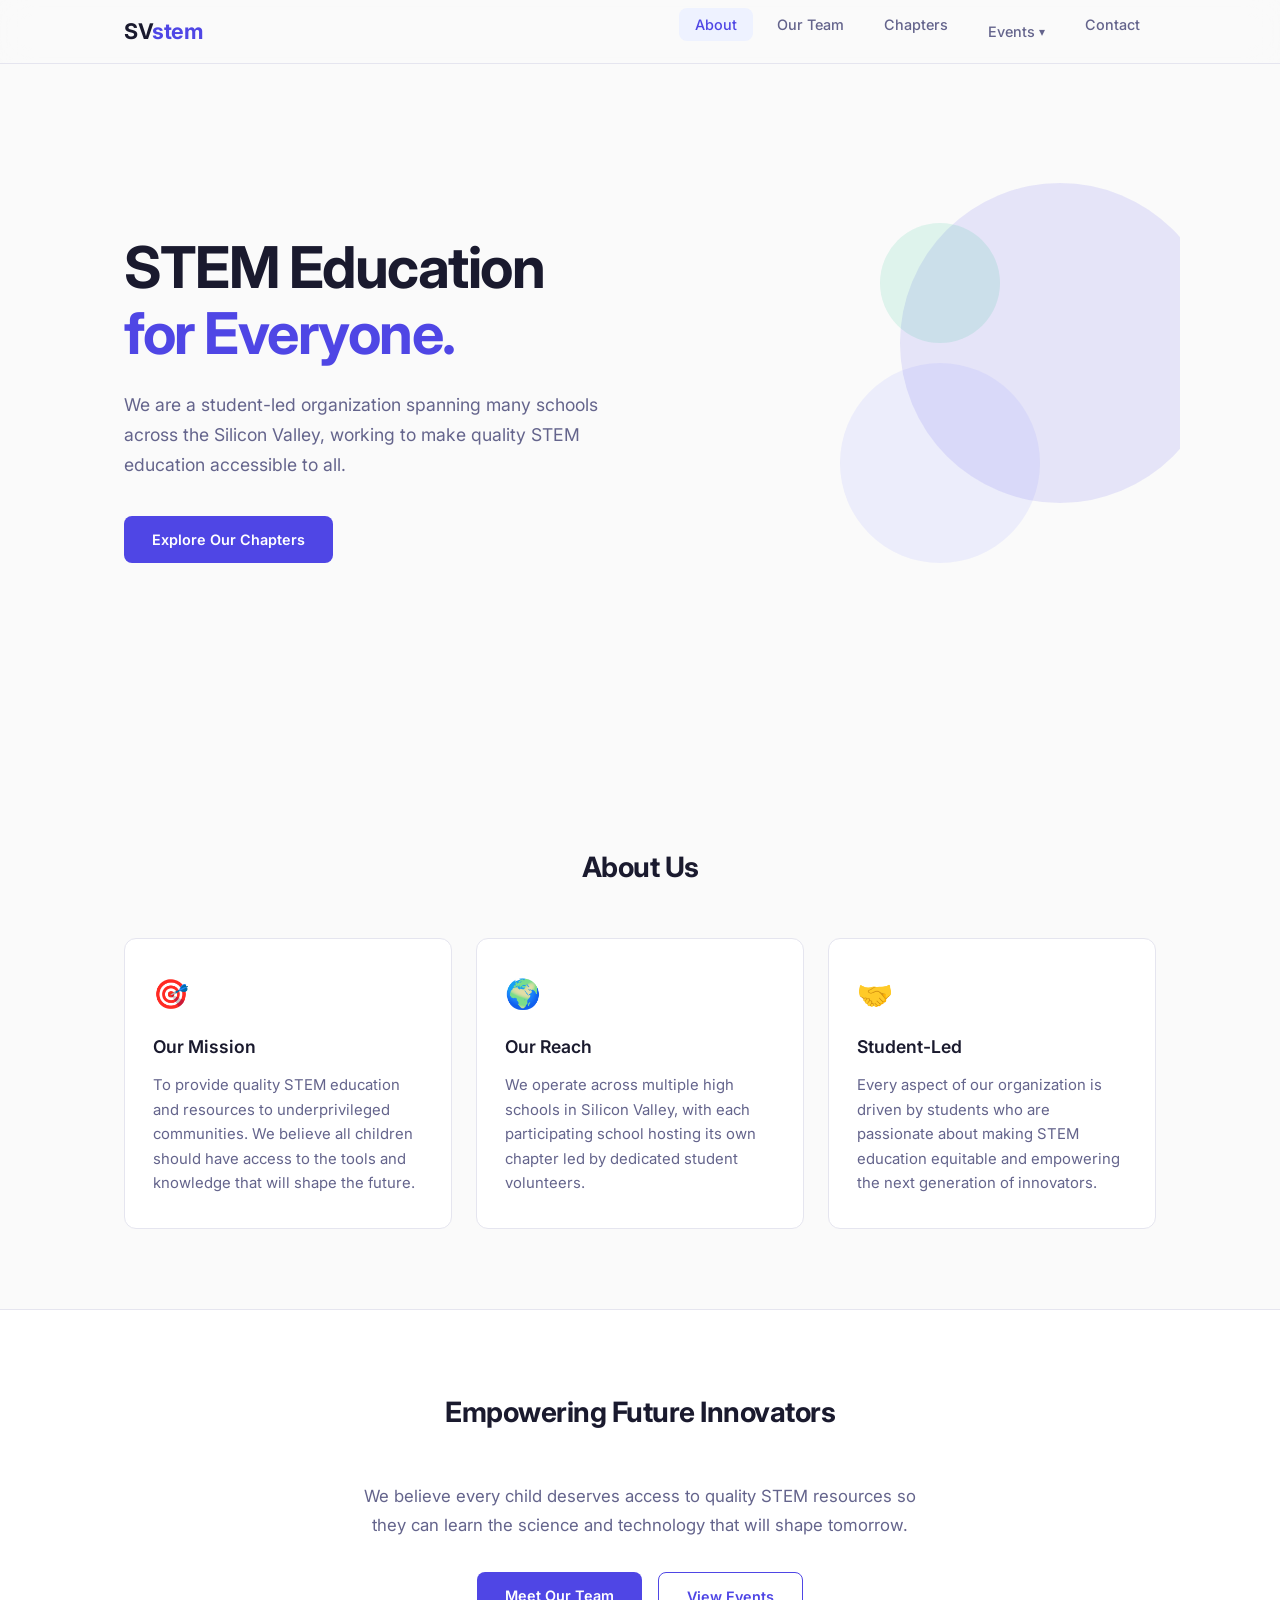
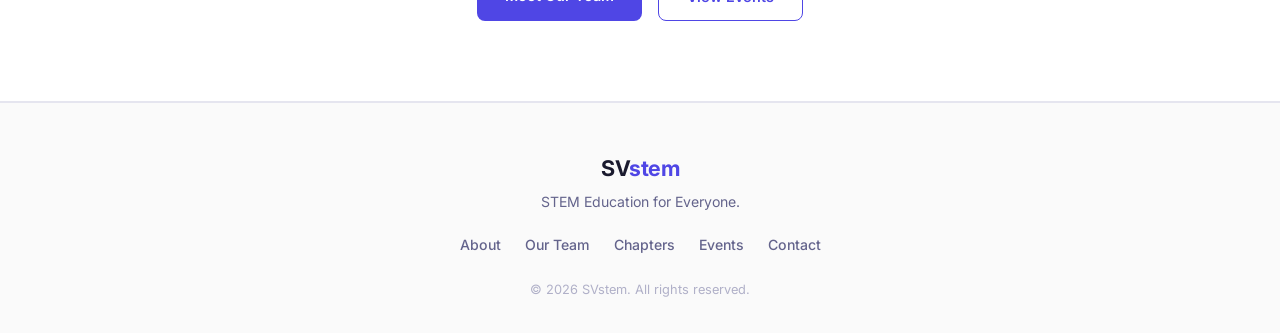
==== index.html @ 5948017c "fix calendar again" ====
<!DOCTYPE html>
<html lang="en">
<head>
  <meta charset="UTF-8">
  <meta name="viewport" content="width=device-width, initial-scale=1.0">
  <meta name="description" content="SVstem — A student-led organization providing quality STEM education and resources to underprivileged communities across Silicon Valley.">
  <title>SVstem — STEM Education for All</title>
  <link rel="preconnect" href="https://fonts.googleapis.com">
  <link rel="preconnect" href="https://fonts.gstatic.com" crossorigin>
  <link href="https://fonts.googleapis.com/css2?family=Inter:wght@300;400;500;600;700&display=swap" rel="stylesheet">
  <link rel="stylesheet" href="styles.css">
</head>
<body>
  <nav id="main-nav">
    <div class="nav-container">
      <a href="index.html" class="nav-logo">SV<span class="logo-accent">stem</span></a>
      <button class="nav-toggle" id="nav-toggle" aria-label="Toggle navigation">
        <span></span><span></span><span></span>
      </button>
      <ul class="nav-links" id="nav-links">
        <li><a href="index.html" class="active">About</a></li>
        <li><a href="team.html">Our Team</a></li>
        <li><a href="chapters.html">Chapters</a></li>
        <li class="nav-dropdown">
          <a href="events.html" class="dropdown-trigger">Events <span class="dropdown-arrow">▾</span></a>
          <ul class="dropdown-menu">
            <li><a href="event-filler.html">Filler Event — Jan 1, 2100</a></li>
          </ul>
        </li>
        <li><a href="contact.html">Contact</a></li>
      </ul>
    </div>
  </nav>

  <main>
    <section class="hero" id="hero">
      <div class="hero-content">
        <h1 class="hero-title">STEM Education<br><span class="text-accent">for Everyone.</span></h1>
        <p class="hero-subtitle">We are a student-led organization spanning many schools across the Silicon Valley, working to make quality STEM education accessible to all.</p>
        <a href="chapters.html" class="btn btn-primary">Explore Our Chapters</a>
      </div>
      <div class="hero-decoration">
        <div class="hero-shape shape-1"></div>
        <div class="hero-shape shape-2"></div>
        <div class="hero-shape shape-3"></div>
      </div>
    </section>

    <section class="section" id="about">
      <div class="container">
        <h2 class="section-title">About Us</h2>
        <div class="about-grid">
          <div class="about-card">
            <div class="about-icon">🎯</div>
            <h3>Our Mission</h3>
            <p>To provide quality STEM education and resources to underprivileged communities. We believe all children should have access to the tools and knowledge that will shape the future.</p>
          </div>
          <div class="about-card">
            <div class="about-icon">🌍</div>
            <h3>Our Reach</h3>
            <p>We operate across multiple high schools in Silicon Valley, with each participating school hosting its own chapter led by dedicated student volunteers.</p>
          </div>
          <div class="about-card">
            <div class="about-icon">🤝</div>
            <h3>Student-Led</h3>
            <p>Every aspect of our organization is driven by students who are passionate about making STEM education equitable and empowering the next generation of innovators.</p>
          </div>
        </div>
      </div>
    </section>

    <section class="section section-alt" id="cta">
      <div class="container cta-container">
        <h2 class="section-title">Empowering Future Innovators</h2>
        <p class="cta-text">We believe every child deserves access to quality STEM resources so they can learn the science and technology that will shape tomorrow.</p>
        <div class="cta-actions">
          <a href="team.html" class="btn btn-primary">Meet Our Team</a>
          <a href="events.html" class="btn btn-outline">View Events</a>
        </div>
      </div>
    </section>
  </main>

  <footer id="main-footer">
    <div class="container footer-content">
      <div class="footer-brand">
        <span class="nav-logo">SV<span class="logo-accent">stem</span></span>
        <p>STEM Education for Everyone.</p>
      </div>
      <div class="footer-links">
        <a href="index.html">About</a>
        <a href="team.html">Our Team</a>
        <a href="chapters.html">Chapters</a>
        <a href="events.html">Events</a>
        <a href="contact.html">Contact</a>
      </div>
      <p class="footer-copy">&copy; 2026 SVstem. All rights reserved.</p>
    </div>
  </footer>

  <script src="script.js"></script>
</body>
</html>
---- styles.css ----
/* ========================================
   SVstem — Design System & Styles
   Minimalistic, clean, modern
   ======================================== */

/* --- Reset & Base --- */
*, *::before, *::after {
  box-sizing: border-box;
  margin: 0;
  padding: 0;
}

:root {
  --color-bg: #fafafa;
  --color-surface: #ffffff;
  --color-text: #1a1a2e;
  --color-text-secondary: #64648c;
  --color-accent: #4f46e5;
  --color-accent-light: #818cf8;
  --color-accent-bg: #eef2ff;
  --color-border: #e5e5ef;
  --color-success: #10b981;

  --font-family: 'Inter', -apple-system, BlinkMacSystemFont, 'Segoe UI', sans-serif;
  --radius: 12px;
  --radius-sm: 8px;
  --shadow-sm: 0 1px 3px rgba(0,0,0,0.04);
  --shadow-md: 0 4px 16px rgba(0,0,0,0.06);
  --shadow-lg: 0 8px 32px rgba(0,0,0,0.08);
  --transition: 0.2s ease;

  --nav-height: 64px;
}

html {
  scroll-behavior: smooth;
}

body {
  font-family: var(--font-family);
  background: var(--color-bg);
  color: var(--color-text);
  line-height: 1.6;
  -webkit-font-smoothing: antialiased;
}

a {
  color: inherit;
  text-decoration: none;
}

img {
  max-width: 100%;
  display: block;
}

/* --- Container --- */
.container {
  max-width: 1080px;
  margin: 0 auto;
  padding: 0 24px;
}

/* --- Navigation --- */
#main-nav {
  position: fixed;
  top: 0;
  left: 0;
  right: 0;
  z-index: 100;
  background: rgba(250, 250, 250, 0.85);
  backdrop-filter: blur(16px);
  -webkit-backdrop-filter: blur(16px);
  border-bottom: 1px solid var(--color-border);
  height: var(--nav-height);
}

.nav-container {
  max-width: 1080px;
  margin: 0 auto;
  padding: 0 24px;
  display: flex;
  align-items: center;
  justify-content: space-between;
  height: 100%;
}

.nav-logo {
  font-size: 1.35rem;
  font-weight: 700;
  letter-spacing: -0.5px;
  color: var(--color-text);
}

.logo-accent {
  color: var(--color-accent);
}

.nav-links {
  display: flex;
  list-style: none;
  gap: 8px;
}

.nav-links a {
  padding: 8px 16px;
  border-radius: var(--radius-sm);
  font-size: 0.9rem;
  font-weight: 500;
  color: var(--color-text-secondary);
  transition: color var(--transition), background var(--transition);
}

.nav-links a:hover,
.nav-links a.active {
  color: var(--color-accent);
  background: var(--color-accent-bg);
}

.nav-toggle {
  display: none;
  background: none;
  border: none;
  cursor: pointer;
  flex-direction: column;
  gap: 5px;
  padding: 4px;
}

.nav-toggle span {
  display: block;
  width: 22px;
  height: 2px;
  background: var(--color-text);
  border-radius: 2px;
  transition: transform var(--transition), opacity var(--transition);
}

/* --- Hero --- */
.hero {
  position: relative;
  min-height: 85vh;
  display: flex;
  align-items: center;
  padding: calc(var(--nav-height) + 48px) 24px 80px;
  max-width: 1080px;
  margin: 0 auto;
  overflow: hidden;
}

.hero-content {
  position: relative;
  z-index: 1;
  max-width: 620px;
}

.hero-title {
  font-size: clamp(2.4rem, 5vw, 3.6rem);
  font-weight: 700;
  line-height: 1.15;
  letter-spacing: -1.5px;
  margin-bottom: 24px;
}

.text-accent {
  color: var(--color-accent);
}

.hero-subtitle {
  font-size: 1.1rem;
  color: var(--color-text-secondary);
  line-height: 1.7;
  margin-bottom: 36px;
  max-width: 500px;
}

.hero-decoration {
  position: absolute;
  right: -40px;
  top: 50%;
  transform: translateY(-50%);
  width: 400px;
  height: 400px;
}

.hero-shape {
  position: absolute;
  border-radius: 50%;
  opacity: 0.12;
}

.shape-1 {
  width: 320px;
  height: 320px;
  background: var(--color-accent);
  top: 0;
  right: 0;
  animation: float 8s ease-in-out infinite;
}

.shape-2 {
  width: 200px;
  height: 200px;
  background: var(--color-accent-light);
  bottom: 20px;
  left: 20px;
  animation: float 6s ease-in-out infinite reverse;
}

.shape-3 {
  width: 120px;
  height: 120px;
  background: var(--color-success);
  top: 40px;
  left: 60px;
  animation: float 7s ease-in-out infinite 1s;
}

@keyframes float {
  0%, 100% { transform: translateY(0); }
  50% { transform: translateY(-20px); }
}

/* --- Buttons --- */
.btn {
  display: inline-block;
  padding: 12px 28px;
  border-radius: var(--radius-sm);
  font-size: 0.9rem;
  font-weight: 600;
  cursor: pointer;
  transition: all var(--transition);
  border: none;
}

.btn-primary {
  background: var(--color-accent);
  color: #fff;
}

.btn-primary:hover {
  background: #4338ca;
  box-shadow: 0 4px 16px rgba(79, 70, 229, 0.3);
}

.btn-outline {
  background: transparent;
  color: var(--color-accent);
  border: 1.5px solid var(--color-accent);
}

.btn-outline:hover {
  background: var(--color-accent-bg);
}

/* --- Sections --- */
.section {
  padding: 80px 0;
}

.section-alt {
  background: var(--color-surface);
  border-top: 1px solid var(--color-border);
  border-bottom: 1px solid var(--color-border);
}

.section-title {
  font-size: 1.75rem;
  font-weight: 700;
  letter-spacing: -0.5px;
  margin-bottom: 48px;
  text-align: center;
}

/* --- Page Header --- */
.page-header {
  padding: calc(var(--nav-height) + 56px) 0 40px;
  text-align: center;
}

.page-title {
  font-size: 2.2rem;
  font-weight: 700;
  letter-spacing: -1px;
  margin-bottom: 12px;
}

.page-description {
  color: var(--color-text-secondary);
  font-size: 1.05rem;
}

/* --- About Cards --- */
.about-grid {
  display: grid;
  grid-template-columns: repeat(auto-fit, minmax(280px, 1fr));
  gap: 24px;
}

.about-card {
  background: var(--color-surface);
  border: 1px solid var(--color-border);
  border-radius: var(--radius);
  padding: 32px 28px;
  transition: box-shadow var(--transition), transform var(--transition);
}

.about-card:hover {
  box-shadow: var(--shadow-md);
  transform: translateY(-2px);
}

.about-icon {
  font-size: 1.8rem;
  margin-bottom: 16px;
}

.about-card h3 {
  font-size: 1.1rem;
  font-weight: 600;
  margin-bottom: 12px;
}

.about-card p {
  color: var(--color-text-secondary);
  font-size: 0.93rem;
  line-height: 1.65;
}

/* --- CTA --- */
.cta-container {
  text-align: center;
  max-width: 600px;
}

.cta-text {
  color: var(--color-text-secondary);
  font-size: 1.05rem;
  line-height: 1.7;
  margin-bottom: 32px;
}

.cta-actions {
  display: flex;
  gap: 16px;
  justify-content: center;
  flex-wrap: wrap;
}

/* --- Team --- */
.team-grid {
  display: grid;
  grid-template-columns: repeat(auto-fill, minmax(240px, 1fr));
  gap: 24px;
}

.team-card {
  background: var(--color-surface);
  border: 1px solid var(--color-border);
  border-radius: var(--radius);
  padding: 36px 28px;
  text-align: center;
  transition: box-shadow var(--transition), transform var(--transition);
}

.team-card:hover {
  box-shadow: var(--shadow-md);
  transform: translateY(-2px);
}

.team-avatar {
  width: 64px;
  height: 64px;
  border-radius: 50%;
  background: var(--color-accent-bg);
  color: var(--color-accent);
  display: flex;
  align-items: center;
  justify-content: center;
  font-weight: 700;
  font-size: 1.1rem;
  margin: 0 auto 20px;
}

.team-name {
  font-size: 1.05rem;
  font-weight: 600;
  margin-bottom: 4px;
}

.team-role {
  color: var(--color-text-secondary);
  font-size: 0.88rem;
  margin-bottom: 14px;
}

.team-email {
  color: var(--color-accent);
  font-size: 0.85rem;
  font-weight: 500;
  transition: color var(--transition);
}

.team-email:hover {
  color: #4338ca;
}

/* --- Chapters --- */
.chapter-card {
  background: var(--color-surface);
  border: 1px solid var(--color-border);
  border-radius: var(--radius);
  overflow: hidden;
  margin-bottom: 32px;
}

.chapter-header {
  display: flex;
  align-items: center;
  justify-content: space-between;
  padding: 28px 32px;
  border-bottom: 1px solid var(--color-border);
}

.chapter-name {
  font-size: 1.25rem;
  font-weight: 600;
}

.chapter-badge {
  background: #ecfdf5;
  color: var(--color-success);
  font-size: 0.78rem;
  font-weight: 600;
  padding: 4px 14px;
  border-radius: 999px;
}

.chapter-sections {
  padding: 32px;
  display: grid;
  gap: 32px;
}

.chapter-section h3 {
  font-size: 1rem;
  font-weight: 600;
  margin-bottom: 16px;
  color: var(--color-text-secondary);
  text-transform: uppercase;
  letter-spacing: 0.5px;
  font-size: 0.8rem;
}

.chapter-board {
  display: flex;
  flex-wrap: wrap;
  gap: 16px;
}

.board-member {
  display: flex;
  align-items: center;
  gap: 14px;
  background: var(--color-bg);
  padding: 14px 20px;
  border-radius: var(--radius-sm);
  border: 1px solid var(--color-border);
}

.board-avatar {
  width: 42px;
  height: 42px;
  border-radius: 50%;
  background: var(--color-accent-bg);
  color: var(--color-accent);
  display: flex;
  align-items: center;
  justify-content: center;
  font-weight: 700;
  font-size: 0.85rem;
  flex-shrink: 0;
}

.board-name {
  font-weight: 600;
  font-size: 0.95rem;
}

.board-role {
  color: var(--color-text-secondary);
  font-size: 0.82rem;
}

/* --- Empty State --- */
.empty-state {
  text-align: center;
  padding: 40px 24px;
  background: var(--color-bg);
  border-radius: var(--radius-sm);
  border: 1px dashed var(--color-border);
}

.empty-icon {
  font-size: 2rem;
  margin-bottom: 12px;
}

.empty-state p {
  color: var(--color-text-secondary);
  font-size: 0.93rem;
}

/* --- Calendar --- */
.calendar-wrapper {
  background: var(--color-surface);
  border: 1px solid var(--color-border);
  border-radius: var(--radius);
  padding: 32px;
  margin-bottom: 40px;
}

.calendar-nav {
  display: flex;
  align-items: center;
  justify-content: space-between;
  margin-bottom: 24px;
}

.calendar-month {
  font-size: 1.15rem;
  font-weight: 600;
}

.calendar-btn {
  background: var(--color-bg);
  border: 1px solid var(--color-border);
  border-radius: var(--radius-sm);
  padding: 8px 16px;
  cursor: pointer;
  font-size: 1rem;
  color: var(--color-text);
  transition: all var(--transition);
}

.calendar-btn:hover {
  background: var(--color-accent-bg);
  color: var(--color-accent);
  border-color: var(--color-accent);
}

.calendar-grid {
  display: grid;
  grid-template-columns: repeat(7, 1fr);
  gap: 2px;
}

.calendar-day-header {
  text-align: center;
  font-size: 0.78rem;
  font-weight: 600;
  color: var(--color-text-secondary);
  padding: 8px 0;
  text-transform: uppercase;
  letter-spacing: 0.5px;
}

.calendar-day {
  text-align: center;
  padding: 10px 4px;
  border-radius: var(--radius-sm);
  font-size: 0.88rem;
  color: var(--color-text-secondary);
  transition: background var(--transition);
}

.calendar-day.today {
  background: var(--color-accent);
  color: #fff;
  font-weight: 600;
}

.calendar-day.other-month {
  color: #d1d1e0;
}

/* --- Nav Dropdown --- */
.nav-dropdown {
  position: relative;
}

.dropdown-trigger {
  display: flex;
  align-items: center;
  gap: 4px;
}

.dropdown-arrow {
  font-size: 0.75rem;
  transition: transform 0.2s ease;
}

.dropdown-menu {
  position: absolute;
  top: 100%;
  left: 0;
  min-width: 240px;
  background: var(--color-surface);
  border: 1px solid var(--color-border);
  border-radius: var(--radius-sm);
  box-shadow: var(--shadow-md);
  list-style: none;
  padding: 8px 0;
  opacity: 0;
  visibility: hidden;
  transform: translateY(4px);
  transition: opacity 0.2s ease, transform 0.2s ease, visibility 0.2s ease;
  z-index: 200;
}

.nav-dropdown:hover .dropdown-menu,
.nav-dropdown.open .dropdown-menu {
  opacity: 1;
  visibility: visible;
  transform: translateY(0);
}

.nav-dropdown:hover .dropdown-arrow {
  transform: rotate(180deg);
}

.dropdown-menu li a {
  display: block;
  padding: 10px 20px;
  font-size: 0.88rem;
  font-weight: 500;
  color: var(--color-text-secondary);
  transition: color var(--transition), background var(--transition);
  white-space: nowrap;
}

.dropdown-menu li a:hover,
.dropdown-menu li a.active {
  color: var(--color-accent);
  background: var(--color-accent-bg);
}

/* --- Events Listing Cards --- */
.events-list {
  display: grid;
  gap: 16px;
}

.event-card {
  display: flex;
  align-items: center;
  gap: 24px;
  padding: 24px 28px;
  background: var(--color-surface);
  border: 1px solid var(--color-border);
  border-radius: var(--radius);
  text-decoration: none;
  transition: box-shadow var(--transition), transform var(--transition);
}

.event-card:hover {
  box-shadow: var(--shadow-md);
  transform: translateY(-2px);
}

.event-card-date {
  display: flex;
  flex-direction: column;
  align-items: center;
  min-width: 56px;
  padding: 12px 8px;
  background: var(--color-accent-bg);
  border-radius: var(--radius-sm);
  flex-shrink: 0;
}

.event-card-month {
  font-size: 0.72rem;
  font-weight: 700;
  text-transform: uppercase;
  letter-spacing: 0.5px;
  color: var(--color-accent);
}

.event-card-day {
  font-size: 1.4rem;
  font-weight: 700;
  line-height: 1.1;
  color: var(--color-text);
}

.event-card-year {
  font-size: 0.7rem;
  color: var(--color-text-secondary);
}

.event-card-info {
  flex: 1;
  min-width: 0;
}

.event-card-title {
  font-size: 1.1rem;
  font-weight: 600;
  margin-bottom: 6px;
  color: var(--color-text);
}

.event-card-desc {
  font-size: 0.9rem;
  color: var(--color-text-secondary);
  line-height: 1.5;
  display: -webkit-box;
  -webkit-line-clamp: 2;
  line-clamp: 2;
  -webkit-box-orient: vertical;
  overflow: hidden;
}

.event-card-arrow {
  font-size: 1.2rem;
  color: var(--color-text-secondary);
  flex-shrink: 0;
  transition: transform var(--transition), color var(--transition);
}

.event-card:hover .event-card-arrow {
  transform: translateX(4px);
  color: var(--color-accent);
}

/* --- Event Detail Page --- */
.back-link {
  display: inline-block;
  font-size: 0.88rem;
  font-weight: 500;
  color: var(--color-accent);
  margin-bottom: 16px;
  transition: opacity var(--transition);
}

.back-link:hover {
  opacity: 0.7;
}

.event-detail-card {
  background: var(--color-surface);
  border: 1px solid var(--color-border);
  border-radius: var(--radius);
  overflow: hidden;
}

.event-detail-meta {
  display: flex;
  align-items: center;
  gap: 28px;
  padding: 32px;
  border-bottom: 1px solid var(--color-border);
  background: var(--color-bg);
}

.event-detail-date-block {
  display: flex;
  flex-direction: column;
  align-items: center;
  min-width: 72px;
  padding: 16px 12px;
  background: var(--color-accent-bg);
  border-radius: var(--radius-sm);
  flex-shrink: 0;
}

.event-detail-month {
  font-size: 0.78rem;
  font-weight: 700;
  text-transform: uppercase;
  letter-spacing: 0.5px;
  color: var(--color-accent);
}

.event-detail-day {
  font-size: 1.8rem;
  font-weight: 700;
  line-height: 1.1;
  color: var(--color-text);
}

.event-detail-year {
  font-size: 0.78rem;
  color: var(--color-text-secondary);
}

.event-detail-info p {
  font-size: 0.93rem;
  color: var(--color-text-secondary);
  margin-bottom: 4px;
}

.event-detail-info p strong {
  color: var(--color-text);
}

.event-detail-body {
  padding: 32px;
}

.event-detail-body h2 {
  font-size: 1.25rem;
  font-weight: 600;
  margin-bottom: 20px;
}

.event-detail-body p {
  color: var(--color-text-secondary);
  font-size: 0.95rem;
  line-height: 1.7;
  margin-bottom: 16px;
}

.event-detail-body p:last-child {
  margin-bottom: 0;
}

/* --- Contact Page --- */
.contact-card {
  background: var(--color-surface);
  border: 1px solid var(--color-border);
  border-radius: var(--radius);
  padding: 48px 40px;
  max-width: 560px;
  margin: 0 auto;
  text-align: center;
}

.contact-icon {
  font-size: 2.4rem;
  margin-bottom: 20px;
}

.contact-card h2 {
  font-size: 1.4rem;
  font-weight: 600;
  margin-bottom: 16px;
}

.contact-card p {
  color: var(--color-text-secondary);
  font-size: 0.95rem;
  line-height: 1.65;
  margin-bottom: 8px;
}

.contact-email-label {
  margin-top: 24px;
  font-size: 0.85rem;
  font-weight: 600;
  color: var(--color-text) !important;
  text-transform: uppercase;
  letter-spacing: 0.5px;
}

.contact-email {
  display: inline-block;
  margin-top: 8px;
  font-size: 1.15rem;
  font-weight: 600;
  color: var(--color-accent);
  transition: opacity var(--transition);
}

.contact-email:hover {
  opacity: 0.7;
}

/* --- Footer --- */
#main-footer {
  border-top: 1px solid var(--color-border);
  padding: 48px 0 32px;
}

.footer-content {
  text-align: center;
}

.footer-brand {
  margin-bottom: 20px;
}

.footer-brand p {
  color: var(--color-text-secondary);
  font-size: 0.88rem;
  margin-top: 6px;
}

.footer-links {
  display: flex;
  justify-content: center;
  gap: 24px;
  margin-bottom: 24px;
}

.footer-links a {
  color: var(--color-text-secondary);
  font-size: 0.88rem;
  font-weight: 500;
  transition: color var(--transition);
}

.footer-links a:hover {
  color: var(--color-accent);
}

.footer-copy {
  color: #b0b0c8;
  font-size: 0.8rem;
}

/* --- Responsive --- */
@media (max-width: 768px) {
  .nav-toggle {
    display: flex;
  }

  .nav-links {
    position: fixed;
    top: var(--nav-height);
    left: 0;
    right: 0;
    background: var(--color-bg);
    border-bottom: 1px solid var(--color-border);
    flex-direction: column;
    padding: 16px 24px;
    gap: 4px;
    transform: translateY(-100%);
    opacity: 0;
    pointer-events: none;
    transition: transform 0.3s ease, opacity 0.3s ease;
  }

  .nav-links.open {
    transform: translateY(0);
    opacity: 1;
    pointer-events: all;
  }

  .hero {
    min-height: auto;
    padding: calc(var(--nav-height) + 48px) 24px 64px;
  }

  .hero-decoration {
    display: none;
  }

  .hero-title {
    font-size: 2rem;
  }

  .section {
    padding: 56px 0;
  }

  .chapter-header {
    flex-direction: column;
    align-items: flex-start;
    gap: 12px;
    padding: 20px 24px;
  }

  .chapter-sections {
    padding: 24px;
  }

  .calendar-wrapper {
    padding: 20px 16px;
  }

  .team-grid {
    grid-template-columns: repeat(auto-fill, minmax(200px, 1fr));
  }

  .dropdown-menu {
    position: static;
    box-shadow: none;
    border: none;
    padding: 0 0 0 16px;
    opacity: 0;
    visibility: hidden;
    max-height: 0;
    transform: none;
    transition: opacity 0.2s ease, max-height 0.3s ease, visibility 0.2s ease;
  }

  .nav-dropdown.open .dropdown-menu {
    opacity: 1;
    visibility: visible;
    max-height: 200px;
  }

  .event-detail-meta {
    flex-direction: column;
    align-items: flex-start;
  }

  .event-card {
    flex-direction: column;
    align-items: flex-start;
    gap: 16px;
  }

  .event-card-arrow {
    display: none;
  }

  .contact-card {
    padding: 32px 24px;
  }
}

@media (max-width: 480px) {
  .calendar-day {
    padding: 8px 2px;
    font-size: 0.78rem;
  }
}

/* --- Fade-in animation --- */
.fade-in {
  opacity: 0;
  transform: translateY(16px);
  transition: opacity 0.5s ease, transform 0.5s ease;
}

.fade-in.visible {
  opacity: 1;
  transform: translateY(0);
}
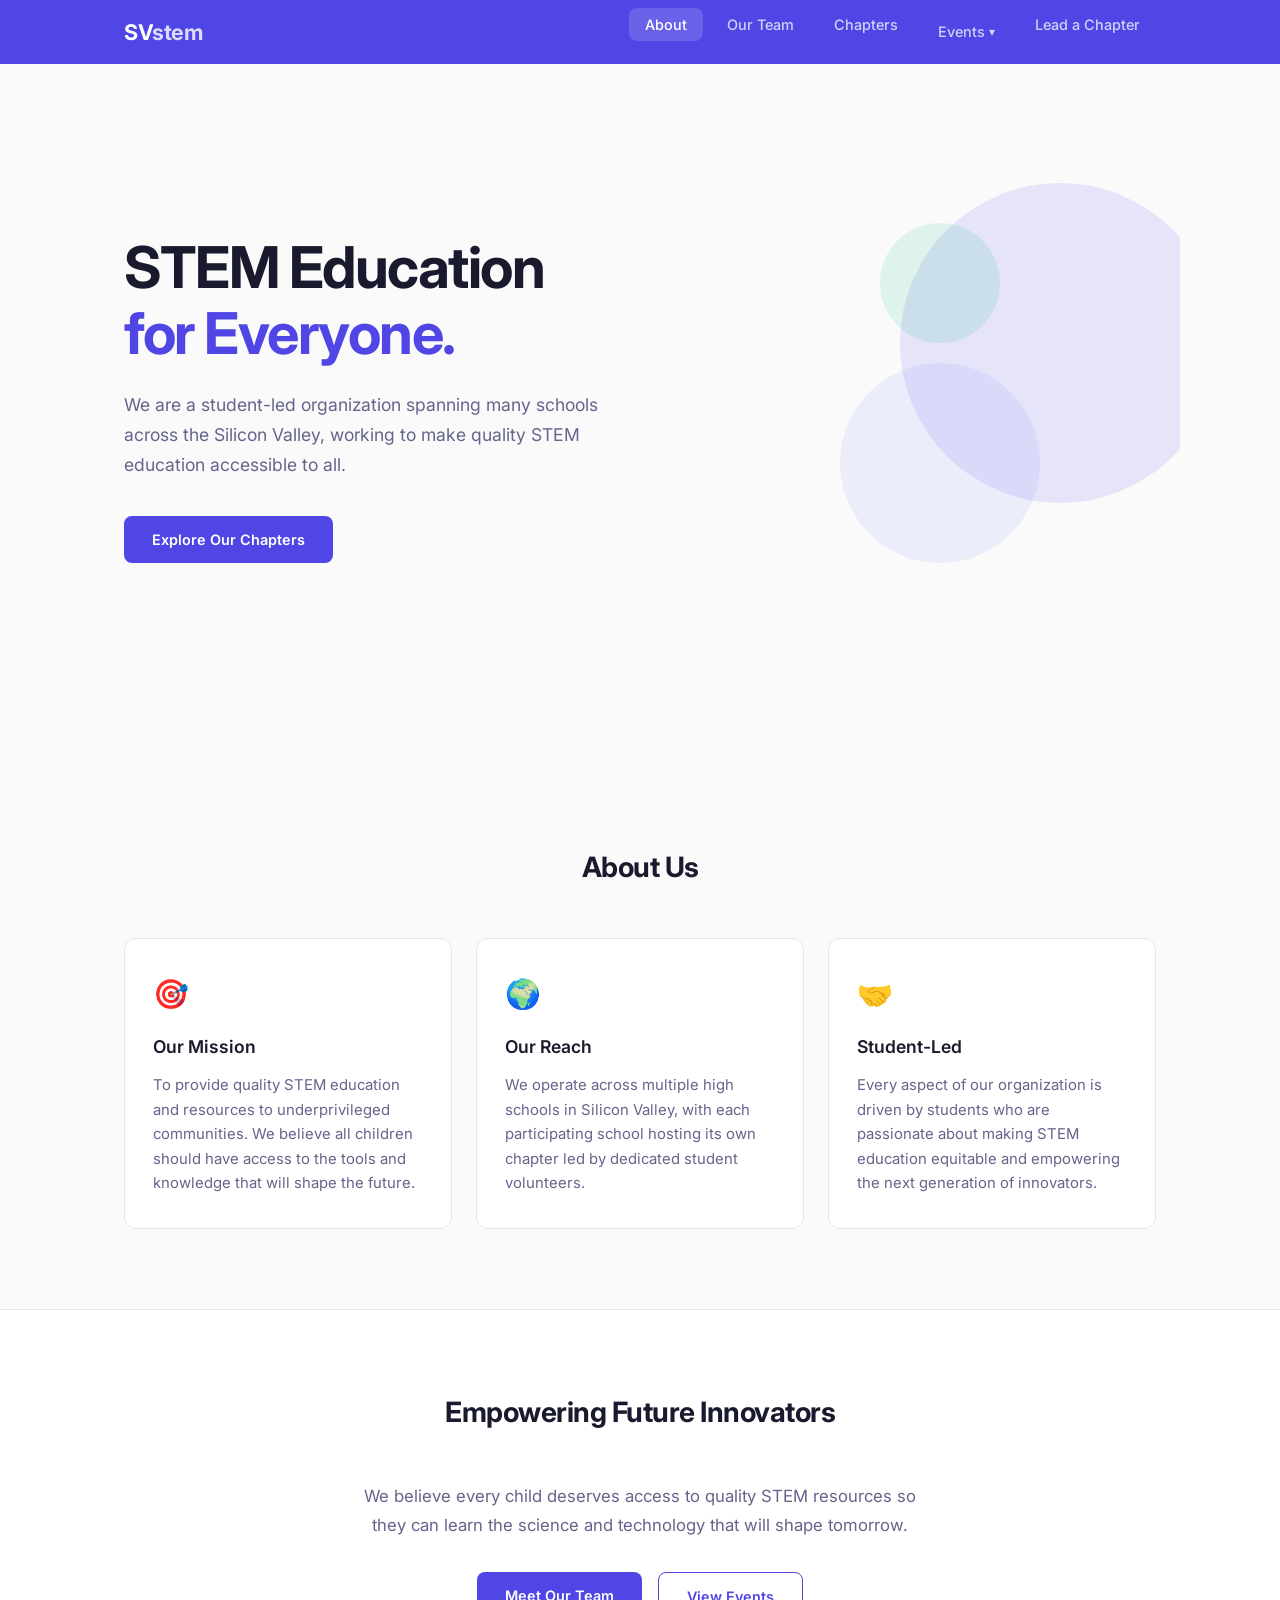
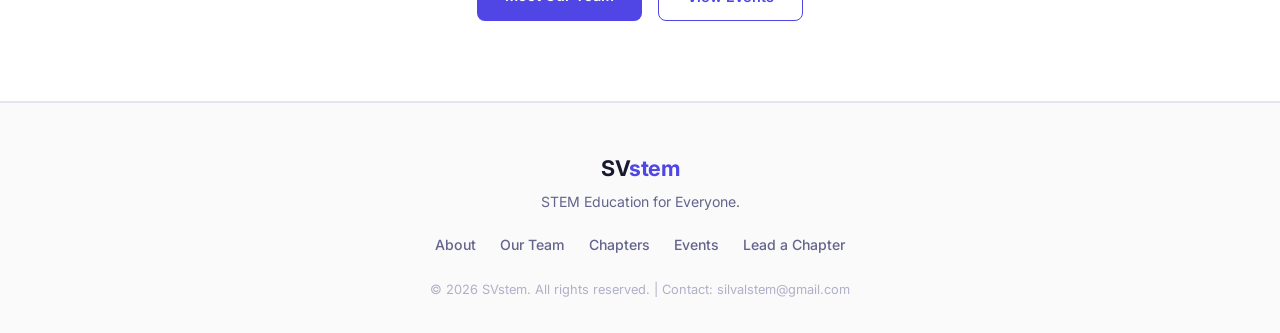
==== commit 64b24dd4: "moved some things around" ====
--- a/index.html
+++ b/index.html
@@ -27,7 +27,7 @@
             <li><a href="event-filler.html">Filler Event — Jan 1, 2100</a></li>
           </ul>
         </li>
-        <li><a href="contact.html">Contact</a></li>
+        <li><a href="lead-a-chapter.html">Lead a Chapter</a></li>
       </ul>
     </div>
   </nav>
@@ -92,9 +92,9 @@
         <a href="team.html">Our Team</a>
         <a href="chapters.html">Chapters</a>
         <a href="events.html">Events</a>
-        <a href="contact.html">Contact</a>
+        <a href="lead-a-chapter.html">Lead a Chapter</a>
       </div>
-      <p class="footer-copy">&copy; 2026 SVstem. All rights reserved.</p>
+      <p class="footer-copy">&copy; 2026 SVstem. All rights reserved. | Contact: silvalstem@gmail.com</p>
     </div>
   </footer>
 
--- a/styles.css
+++ b/styles.css
@@ -68,10 +68,10 @@
   left: 0;
   right: 0;
   z-index: 100;
-  background: rgba(250, 250, 250, 0.85);
+  background: var(--color-accent);
   backdrop-filter: blur(16px);
   -webkit-backdrop-filter: blur(16px);
-  border-bottom: 1px solid var(--color-border);
+  border-bottom: none;
   height: var(--nav-height);
 }
 
@@ -89,11 +89,11 @@
   font-size: 1.35rem;
   font-weight: 700;
   letter-spacing: -0.5px;
-  color: var(--color-text);
+  color: #fff;
 }
 
 .logo-accent {
-  color: var(--color-accent);
+  color: rgba(255, 255, 255, 0.8);
 }
 
 .nav-links {
@@ -107,14 +107,14 @@
   border-radius: var(--radius-sm);
   font-size: 0.9rem;
   font-weight: 500;
-  color: var(--color-text-secondary);
+  color: rgba(255, 255, 255, 0.75);
   transition: color var(--transition), background var(--transition);
 }
 
 .nav-links a:hover,
 .nav-links a.active {
-  color: var(--color-accent);
-  background: var(--color-accent-bg);
+  color: #fff;
+  background: rgba(255, 255, 255, 0.15);
 }
 
 .nav-toggle {
@@ -131,7 +131,7 @@
   display: block;
   width: 22px;
   height: 2px;
-  background: var(--color-text);
+  background: #fff;
   border-radius: 2px;
   transition: transform var(--transition), opacity var(--transition);
 }
@@ -883,6 +883,14 @@
   padding: 48px 0 32px;
 }
 
+#main-footer .nav-logo {
+  color: var(--color-text);
+}
+
+#main-footer .logo-accent {
+  color: var(--color-accent);
+}
+
 .footer-content {
   text-align: center;
 }
@@ -931,8 +939,8 @@
     top: var(--nav-height);
     left: 0;
     right: 0;
-    background: var(--color-bg);
-    border-bottom: 1px solid var(--color-border);
+    background: var(--color-accent);
+    border-bottom: 1px solid rgba(255, 255, 255, 0.1);
     flex-direction: column;
     padding: 16px 24px;
     gap: 4px;
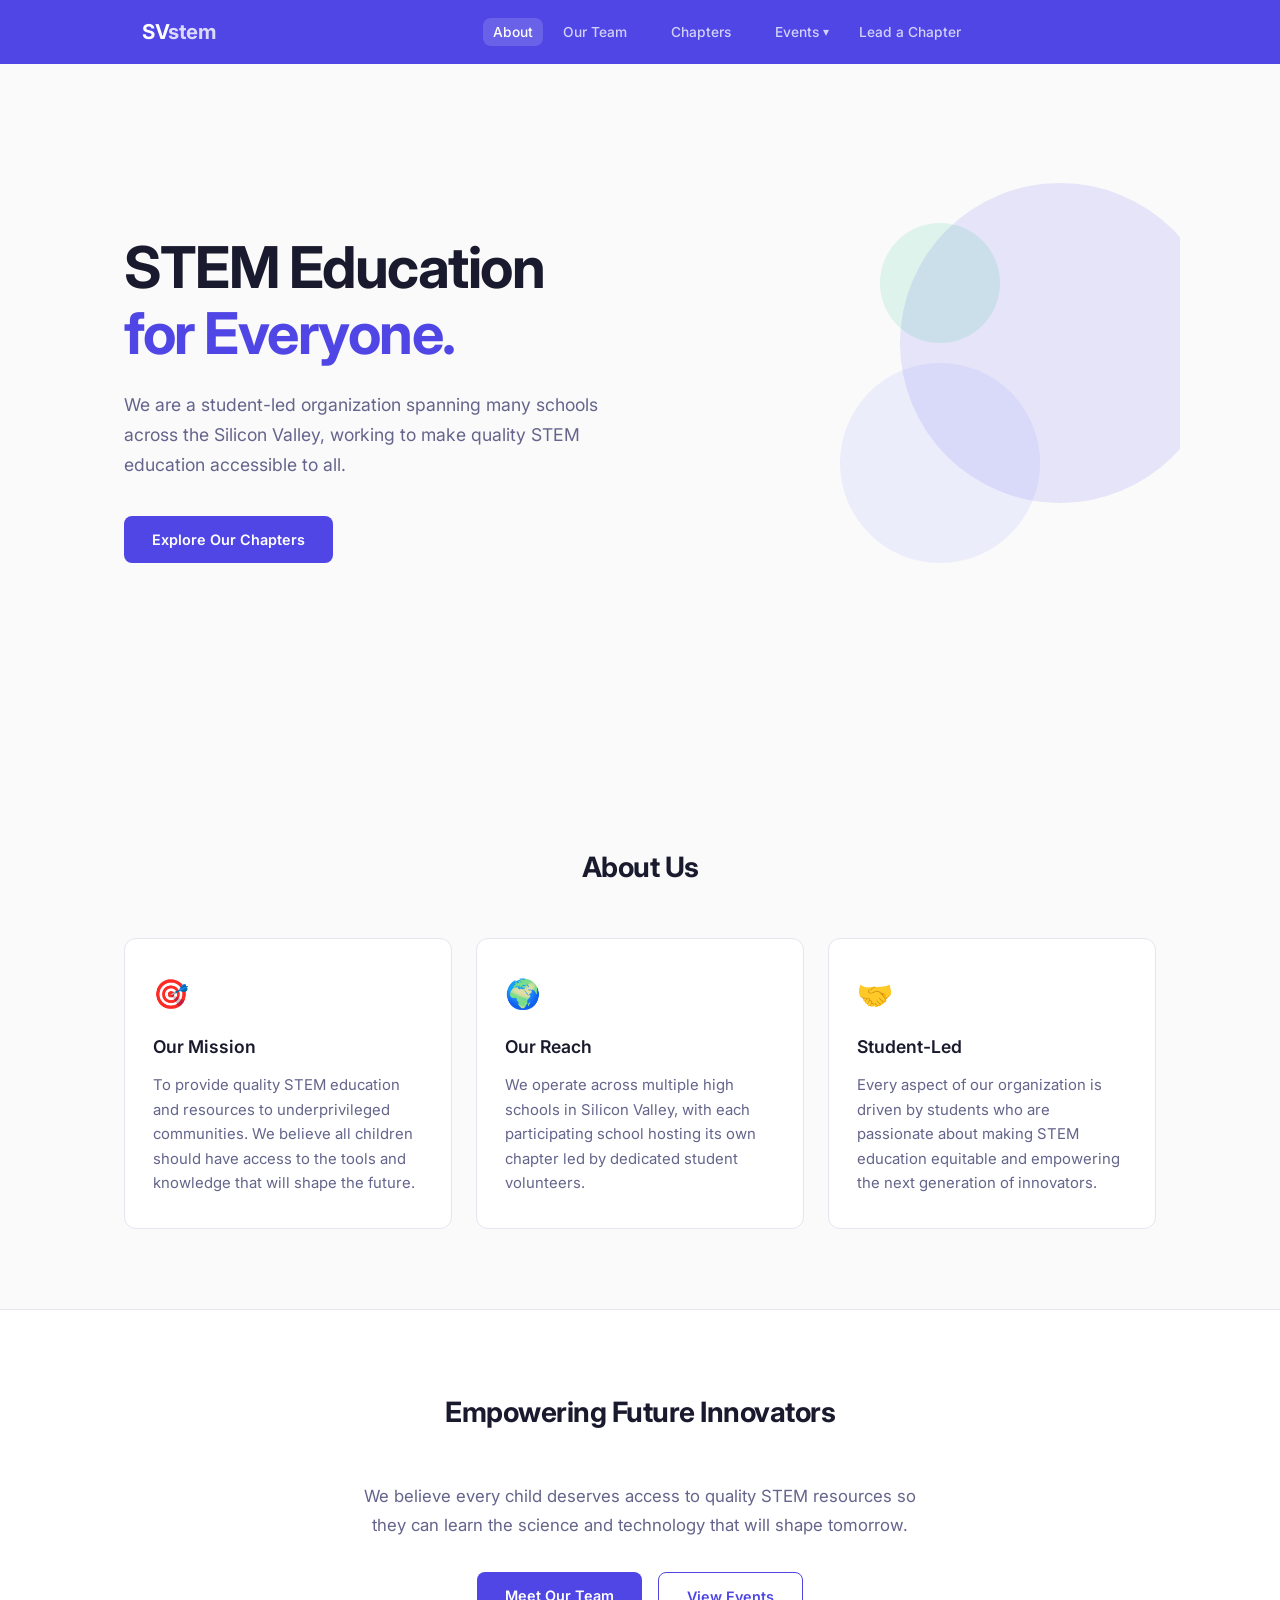
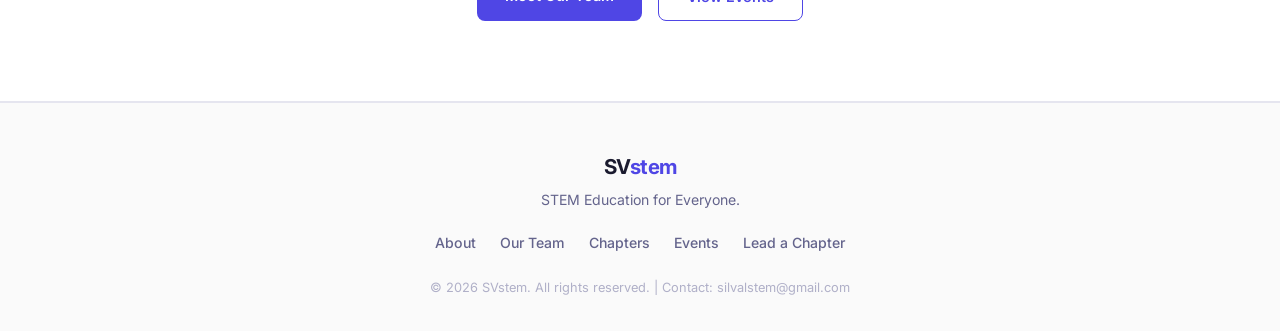
==== commit c42ee8e3: "added things" ====
--- a/index.html
+++ b/index.html
@@ -18,16 +18,26 @@
         <span></span><span></span><span></span>
       </button>
       <ul class="nav-links" id="nav-links">
-        <li><a href="index.html" class="active">About</a></li>
-        <li><a href="team.html">Our Team</a></li>
-        <li><a href="chapters.html">Chapters</a></li>
-        <li class="nav-dropdown">
-          <a href="events.html" class="dropdown-trigger">Events <span class="dropdown-arrow">▾</span></a>
-          <ul class="dropdown-menu">
-            <li><a href="event-filler.html">Filler Event — Jan 1, 2100</a></li>
-          </ul>
+        <li class="nav-links-group nav-links-group-start">
+          <div class="nav-links-row">
+            <a href="index.html" class="active">About</a>
+            <a href="team.html">Our Team</a>
+          </div>
         </li>
-        <li><a href="lead-a-chapter.html">Lead a Chapter</a></li>
+        <li class="nav-links-group nav-links-group-center">
+          <a href="chapters.html">Chapters</a>
+        </li>
+        <li class="nav-links-group nav-links-group-end">
+          <div class="nav-links-row">
+            <div class="nav-dropdown">
+              <a href="events.html" class="dropdown-trigger">Events <span class="dropdown-arrow">▾</span></a>
+              <ul class="dropdown-menu">
+                <li><a href="event-filler.html">Filler Event — Jan 1, 2100</a></li>
+              </ul>
+            </div>
+            <a href="lead-a-chapter.html">Lead a Chapter</a>
+          </div>
+        </li>
       </ul>
     </div>
   </nav>
--- a/styles.css
+++ b/styles.css
@@ -73,23 +73,32 @@
   -webkit-backdrop-filter: blur(16px);
   border-bottom: none;
   height: var(--nav-height);
+  overflow: visible;
 }
 
 .nav-container {
   max-width: 1080px;
   margin: 0 auto;
-  padding: 0 24px;
-  display: flex;
-  align-items: center;
-  justify-content: space-between;
+  padding: 0 clamp(20px, 3vw, 32px);
+  padding-left: clamp(22px, 4vw, 42px);
+  display: flex;
+  align-items: center;
+  justify-content: flex-start;
+  gap: 0;
   height: 100%;
 }
 
 .nav-logo {
-  font-size: 1.35rem;
+  font-size: 1.28rem;
   font-weight: 700;
   letter-spacing: -0.5px;
+}
+
+#main-nav .nav-logo {
+  flex-shrink: 0;
   color: #fff;
+  text-decoration: none;
+  margin-right: clamp(22px, 3vw, 40px);
 }
 
 .logo-accent {
@@ -99,14 +108,61 @@
 .nav-links {
   display: flex;
   list-style: none;
-  gap: 8px;
+  align-items: center;
+  flex: 1;
+  justify-content: space-between;
+  gap: 0;
+  min-width: 0;
+  max-width: 100%;
+  margin-left: 0;
+  position: relative;
+}
+
+.nav-links-group {
+  list-style: none;
+}
+
+.nav-links-group-start,
+.nav-links-group-end {
+  flex: 1;
+  display: flex;
+  align-items: center;
+  min-width: 0;
+}
+
+.nav-links-group-start {
+  justify-content: flex-end;
+  padding-right: clamp(2.5rem, 5vw, 4rem);
+}
+
+.nav-links-group-end {
+  justify-content: flex-start;
+  padding-left: clamp(2.5rem, 5vw, 4rem);
+}
+
+.nav-links-row {
+  display: flex;
+  align-items: center;
+  gap: 10px;
+}
+
+.nav-links-group-center {
+  position: absolute;
+  left: 50%;
+  top: 50%;
+  transform: translate(-50%, -50%);
+  z-index: 2;
+  margin: 0;
 }
 
 .nav-links a {
-  padding: 8px 16px;
+  display: inline-flex;
+  align-items: center;
+  padding: 6px 10px;
   border-radius: var(--radius-sm);
-  font-size: 0.9rem;
+  font-size: 0.86rem;
   font-weight: 500;
+  line-height: 1.2;
   color: rgba(255, 255, 255, 0.75);
   transition: color var(--transition), background var(--transition);
 }
@@ -414,12 +470,94 @@
   margin-bottom: 32px;
 }
 
-.chapter-header {
-  display: flex;
-  align-items: center;
-  justify-content: space-between;
-  padding: 28px 32px;
+.chapter-top {
+  padding: 14px 24px 16px;
   border-bottom: 1px solid var(--color-border);
+  background: var(--color-bg);
+}
+
+.chapter-top-inner {
+  display: flex;
+  flex-direction: column;
+  align-items: center;
+  gap: 12px;
+  max-width: 480px;
+  margin: 0 auto;
+  text-align: center;
+}
+
+.chapter-name-heading {
+  margin: 0;
+  font-size: inherit;
+  font-weight: inherit;
+  width: 100%;
+  line-height: 1.15;
+}
+
+.chapter-name-toggle {
+  display: inline-flex;
+  align-items: center;
+  justify-content: center;
+  flex-wrap: wrap;
+  gap: 6px 10px;
+  width: 100%;
+  max-width: 100%;
+  text-align: center;
+  background: none;
+  border: none;
+  padding: 0;
+  cursor: pointer;
+  font: inherit;
+  color: inherit;
+  border-radius: var(--radius-sm);
+  transition: color var(--transition), background var(--transition);
+}
+
+.chapter-name-toggle:hover {
+  color: var(--color-accent);
+}
+
+.chapter-name-toggle:focus-visible {
+  outline: 2px solid var(--color-accent);
+  outline-offset: 3px;
+}
+
+.chapter-name-toggle .chapter-name {
+  margin: 0;
+  font-size: 1.25rem;
+  font-weight: 600;
+}
+
+.chapter-name-toggle .chapter-badge {
+  flex-shrink: 0;
+}
+
+.chapter-name-chevron {
+  flex-shrink: 0;
+  font-size: 0.75rem;
+  color: var(--color-text-secondary);
+  transition: transform 0.2s ease;
+}
+
+.chapter-name-toggle[aria-expanded="true"] .chapter-name-chevron {
+  transform: rotate(180deg);
+}
+
+.chapter-photo-frame {
+  width: 100%;
+  max-width: 400px;
+  border-radius: var(--radius);
+  overflow: hidden;
+  border: 1px solid var(--color-border);
+  box-shadow: var(--shadow-sm);
+  background: var(--color-surface);
+}
+
+.chapter-photo {
+  width: 100%;
+  max-height: 200px;
+  object-fit: cover;
+  display: block;
 }
 
 .chapter-name {
@@ -440,6 +578,10 @@
   padding: 32px;
   display: grid;
   gap: 32px;
+}
+
+.chapter-sections[hidden] {
+  display: none !important;
 }
 
 .chapter-section h3 {
@@ -555,6 +697,10 @@
   gap: 2px;
 }
 
+#cal-days {
+  display: contents;
+}
+
 .calendar-day-header {
   text-align: center;
   font-size: 0.78rem;
@@ -584,6 +730,60 @@
   color: #d1d1e0;
 }
 
+/* Events page — compact calendar (leave room for list below) */
+#events-header.page-header {
+  padding-bottom: 0;
+}
+
+#events-calendar.section {
+  padding: 16px 0 32px;
+}
+
+#events-calendar .section-title {
+  font-size: 1.35rem;
+  margin-top: 0;
+  margin-bottom: 16px;
+}
+
+#events-listing .section-title {
+  font-size: 1.35rem;
+  margin-bottom: 20px;
+  text-align: center;
+}
+
+#events-calendar .calendar-wrapper {
+  max-width: 380px;
+  margin: 0 auto;
+  padding: 14px 16px 16px;
+}
+
+#events-calendar .calendar-nav {
+  margin-bottom: 10px;
+}
+
+#events-calendar .calendar-month {
+  font-size: 0.98rem;
+}
+
+#events-calendar .calendar-btn {
+  padding: 4px 10px;
+  font-size: 0.88rem;
+}
+
+#events-calendar .calendar-day-header {
+  padding: 3px 0;
+  font-size: 0.65rem;
+}
+
+#events-calendar .calendar-day {
+  padding: 5px 2px;
+  font-size: 0.76rem;
+}
+
+#events-listing.section {
+  padding-top: 48px;
+}
+
 /* --- Nav Dropdown --- */
 .nav-dropdown {
   position: relative;
@@ -603,7 +803,7 @@
 .dropdown-menu {
   position: absolute;
   top: 100%;
-  left: 0;
+  left: 50%;
   min-width: 240px;
   background: var(--color-surface);
   border: 1px solid var(--color-border);
@@ -613,7 +813,7 @@
   padding: 8px 0;
   opacity: 0;
   visibility: hidden;
-  transform: translateY(4px);
+  transform: translate(-50%, 4px);
   transition: opacity 0.2s ease, transform 0.2s ease, visibility 0.2s ease;
   z-index: 200;
 }
@@ -622,7 +822,7 @@
 .nav-dropdown.open .dropdown-menu {
   opacity: 1;
   visibility: visible;
-  transform: translateY(0);
+  transform: translate(-50%, 0);
 }
 
 .nav-dropdown:hover .dropdown-arrow {
@@ -826,55 +1026,114 @@
   margin-bottom: 0;
 }
 
-/* --- Contact Page --- */
-.contact-card {
+/* --- Lead a Chapter Page --- */
+.lead-grid {
+  display: grid;
+  grid-template-columns: 1fr 340px;
+  gap: 40px;
+  align-items: start;
+}
+
+.lead-content h2 {
+  font-size: 1.4rem;
+  font-weight: 600;
+  margin-bottom: 20px;
+}
+
+.lead-content h3 {
+  font-size: 1.1rem;
+  font-weight: 600;
+  margin-top: 32px;
+  margin-bottom: 14px;
+}
+
+.lead-content p {
+  color: var(--color-text-secondary);
+  font-size: 0.95rem;
+  line-height: 1.7;
+  margin-bottom: 14px;
+}
+
+.lead-list {
+  color: var(--color-text-secondary);
+  font-size: 0.95rem;
+  line-height: 1.8;
+  padding-left: 24px;
+  margin-bottom: 8px;
+}
+
+.lead-list li {
+  margin-bottom: 6px;
+}
+
+.inline-link {
+  color: var(--color-accent);
+  font-weight: 500;
+  transition: opacity var(--transition);
+}
+
+.inline-link:hover {
+  opacity: 0.7;
+}
+
+.lead-sidebar {
+  display: flex;
+  flex-direction: column;
+  gap: 24px;
+}
+
+.lead-cta-card {
   background: var(--color-surface);
   border: 1px solid var(--color-border);
   border-radius: var(--radius);
-  padding: 48px 40px;
-  max-width: 560px;
-  margin: 0 auto;
+  padding: 32px 28px;
   text-align: center;
 }
 
-.contact-icon {
-  font-size: 2.4rem;
+.lead-cta-icon {
+  font-size: 2.2rem;
+  margin-bottom: 16px;
+}
+
+.lead-cta-card h3 {
+  font-size: 1.15rem;
+  font-weight: 600;
+  margin-bottom: 12px;
+}
+
+.lead-cta-card p {
+  color: var(--color-text-secondary);
+  font-size: 0.9rem;
+  line-height: 1.6;
   margin-bottom: 20px;
 }
 
-.contact-card h2 {
-  font-size: 1.4rem;
-  font-weight: 600;
-  margin-bottom: 16px;
-}
-
-.contact-card p {
-  color: var(--color-text-secondary);
-  font-size: 0.95rem;
-  line-height: 1.65;
-  margin-bottom: 8px;
-}
-
-.contact-email-label {
-  margin-top: 24px;
-  font-size: 0.85rem;
-  font-weight: 600;
-  color: var(--color-text) !important;
-  text-transform: uppercase;
-  letter-spacing: 0.5px;
-}
-
-.contact-email {
-  display: inline-block;
-  margin-top: 8px;
-  font-size: 1.15rem;
-  font-weight: 600;
-  color: var(--color-accent);
-  transition: opacity var(--transition);
-}
-
-.contact-email:hover {
-  opacity: 0.7;
+.lead-stats-card {
+  background: var(--color-surface);
+  border: 1px solid var(--color-border);
+  border-radius: var(--radius);
+  padding: 28px;
+  display: flex;
+  gap: 24px;
+}
+
+.lead-stat {
+  flex: 1;
+  text-align: center;
+}
+
+.lead-stat-number {
+  display: block;
+  font-size: 2rem;
+  font-weight: 700;
+  color: var(--color-accent);
+  line-height: 1.2;
+}
+
+.lead-stat-label {
+  font-size: 0.8rem;
+  color: var(--color-text-secondary);
+  font-weight: 500;
 }
 
 /* --- Footer --- */
@@ -930,11 +1189,26 @@
 
 /* --- Responsive --- */
 @media (max-width: 768px) {
+  .nav-container {
+    justify-content: space-between;
+    padding-left: 20px;
+    padding-right: 20px;
+  }
+
+  #main-nav .nav-logo {
+    margin-right: 0;
+  }
+
   .nav-toggle {
     display: flex;
   }
 
   .nav-links {
+    flex: 0 0 auto;
+    margin-left: 0;
+    width: auto;
+    max-width: none;
+    justify-content: flex-start;
     position: fixed;
     top: var(--nav-height);
     left: 0;
@@ -956,6 +1230,27 @@
     pointer-events: all;
   }
 
+  .nav-links-group-start,
+  .nav-links-group-end {
+    flex: none;
+    padding: 0;
+    width: 100%;
+    justify-content: flex-start;
+  }
+
+  .nav-links-group-center {
+    position: static;
+    transform: none;
+    width: 100%;
+  }
+
+  .nav-links-row {
+    flex-direction: column;
+    align-items: flex-start;
+    gap: 4px;
+    width: 100%;
+  }
+
   .hero {
     min-height: auto;
     padding: calc(var(--nav-height) + 48px) 24px 64px;
@@ -973,11 +1268,16 @@
     padding: 56px 0;
   }
 
-  .chapter-header {
-    flex-direction: column;
-    align-items: flex-start;
-    gap: 12px;
-    padding: 20px 24px;
+  .chapter-top {
+    padding: 12px 16px 14px;
+  }
+
+  .chapter-top-inner {
+    gap: 10px;
+  }
+
+  .chapter-name-toggle {
+    width: 100%;
   }
 
   .chapter-sections {
@@ -986,6 +1286,11 @@
 
   .calendar-wrapper {
     padding: 20px 16px;
+  }
+
+  #events-calendar .calendar-wrapper {
+    max-width: min(380px, 100%);
+    padding: 12px 12px 14px;
   }
 
   .team-grid {
@@ -1025,8 +1330,8 @@
     display: none;
   }
 
-  .contact-card {
-    padding: 32px 24px;
+  .lead-grid {
+    grid-template-columns: 1fr;
   }
 }
 
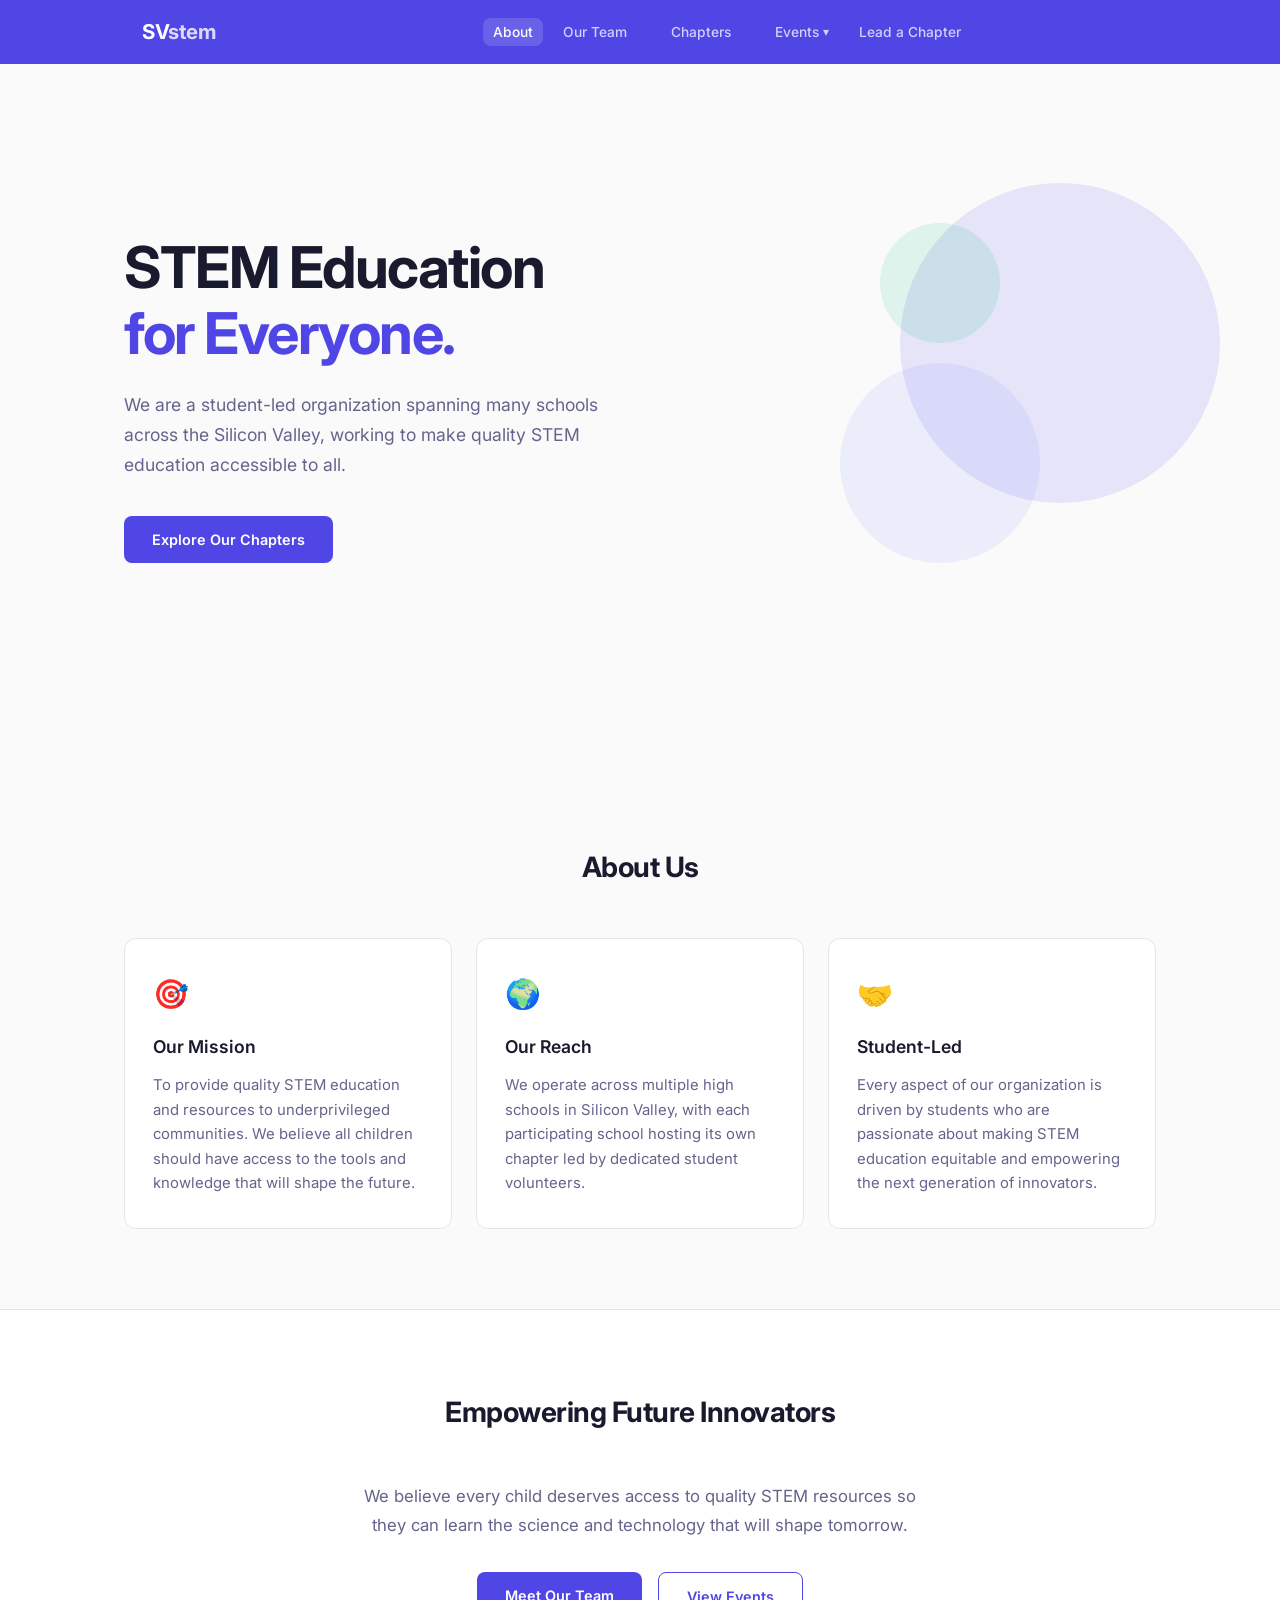
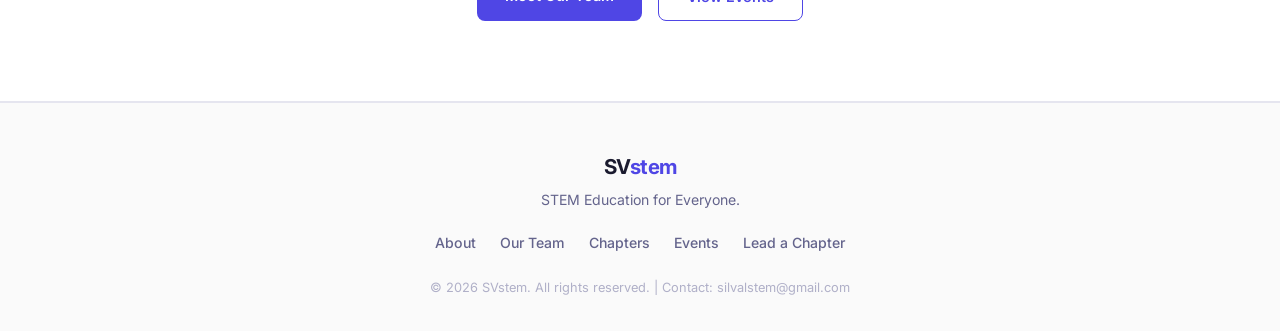
==== commit 2d3263c2: "add pictures" ====
--- a/index.html
+++ b/index.html
@@ -32,7 +32,6 @@
             <div class="nav-dropdown">
               <a href="events.html" class="dropdown-trigger">Events <span class="dropdown-arrow">▾</span></a>
               <ul class="dropdown-menu">
-                <li><a href="event-filler.html">Filler Event — Jan 1, 2100</a></li>
               </ul>
             </div>
             <a href="lead-a-chapter.html">Lead a Chapter</a>
@@ -44,15 +43,17 @@
 
   <main>
     <section class="hero" id="hero">
-      <div class="hero-content">
-        <h1 class="hero-title">STEM Education<br><span class="text-accent">for Everyone.</span></h1>
-        <p class="hero-subtitle">We are a student-led organization spanning many schools across the Silicon Valley, working to make quality STEM education accessible to all.</p>
-        <a href="chapters.html" class="btn btn-primary">Explore Our Chapters</a>
-      </div>
-      <div class="hero-decoration">
-        <div class="hero-shape shape-1"></div>
-        <div class="hero-shape shape-2"></div>
-        <div class="hero-shape shape-3"></div>
+      <div class="hero-inner">
+        <div class="hero-content">
+          <h1 class="hero-title">STEM Education<br><span class="text-accent">for Everyone.</span></h1>
+          <p class="hero-subtitle">We are a student-led organization spanning many schools across the Silicon Valley, working to make quality STEM education accessible to all.</p>
+          <a href="chapters.html" class="btn btn-primary">Explore Our Chapters</a>
+        </div>
+        <div class="hero-decoration">
+          <div class="hero-shape shape-1"></div>
+          <div class="hero-shape shape-2"></div>
+          <div class="hero-shape shape-3"></div>
+        </div>
       </div>
     </section>
 
--- a/styles.css
+++ b/styles.css
@@ -195,13 +195,49 @@
 /* --- Hero --- */
 .hero {
   position: relative;
-  min-height: 85vh;
-  display: flex;
-  align-items: center;
-  padding: calc(var(--nav-height) + 48px) 24px 80px;
+  overflow: hidden;
+  background-image: url('data/aboutbg.jpg');
+  background-size: cover;
+  background-position: center 30%;
+  background-attachment: fixed;
+}
+
+.hero-inner {
   max-width: 1080px;
   margin: 0 auto;
-  overflow: hidden;
+  padding: calc(var(--nav-height) + 48px) 24px 80px;
+  display: flex;
+  align-items: center;
+  min-height: 85vh;
+  position: relative;
+  z-index: 1;
+}
+
+/* Horizontal gradient: readable on left, photo clearly visible on right */
+.hero::before {
+  content: '';
+  position: absolute;
+  inset: 0;
+  background: linear-gradient(
+    100deg,
+    rgba(250, 250, 250, 0.82) 20%,
+    rgba(250, 250, 250, 0.42) 55%,
+    rgba(250, 250, 250, 0.12) 100%
+  );
+  z-index: 0;
+}
+
+/* Bottom fade for smooth scroll transition into next section */
+.hero::after {
+  content: '';
+  position: absolute;
+  bottom: 0;
+  left: 0;
+  right: 0;
+  height: 100px;
+  background: linear-gradient(to bottom, transparent, var(--color-bg));
+  z-index: 0;
+  pointer-events: none;
 }
 
 .hero-content {
@@ -237,6 +273,7 @@
   transform: translateY(-50%);
   width: 400px;
   height: 400px;
+  z-index: 1;
 }
 
 .hero-shape {
@@ -330,8 +367,75 @@
 
 /* --- Page Header --- */
 .page-header {
-  padding: calc(var(--nav-height) + 56px) 0 40px;
+  padding: calc(var(--nav-height) + 56px) 0 56px;
   text-align: center;
+  position: relative;
+}
+
+.page-header::before {
+  content: '';
+  position: absolute;
+  inset: 0;
+  background: rgba(250, 250, 250, 0.44);
+  z-index: 0;
+}
+
+.page-header .container {
+  position: relative;
+  z-index: 1;
+}
+
+/* Lead a Chapter — tall single background */
+#lead-header {
+  padding: calc(var(--nav-height) + 200px) 0 240px;
+  background-image: url('data/leadachapterbg.jpg');
+  background-size: cover;
+  background-position: center 70%;
+  background-attachment: fixed;
+}
+
+/* Chapters — two school photos side by side at full natural height */
+#chapters-header {
+  /* 33.3vw = natural image height when each photo is 50vw wide (aspect 650×433) */
+  min-height: calc(var(--nav-height) + 33.3vw);
+  padding: calc(var(--nav-height) + 20px) 0 28px;
+  overflow: hidden;
+}
+
+#chapters-header::before {
+  content: '';
+  position: absolute;
+  top: 0;
+  left: 0;
+  bottom: 0;
+  right: auto;
+  width: 50%;
+  background-image:
+    linear-gradient(rgba(250, 250, 250, 0.44), rgba(250, 250, 250, 0.44)),
+    url('data/stratford-prep.jpg');
+  /* 100% auto = full pseudo-element width, proportional height → no crop */
+  background-size: 100% auto;
+  /* anchor to bottom so image sits flush below the nav bar */
+  background-position: bottom center;
+  background-repeat: no-repeat;
+  z-index: 0;
+}
+
+#chapters-header::after {
+  content: '';
+  position: absolute;
+  top: 0;
+  right: 0;
+  bottom: 0;
+  left: auto;
+  width: 50%;
+  background-image:
+    linear-gradient(rgba(250, 250, 250, 0.44), rgba(250, 250, 250, 0.44)),
+    url('data/irvington.jpg');
+  background-size: 100% auto;
+  background-position: bottom center;
+  background-repeat: no-repeat;
+  z-index: 0;
 }
 
 .page-title {
@@ -339,6 +443,11 @@
   font-weight: 700;
   letter-spacing: -1px;
   margin-bottom: 12px;
+  text-shadow: 0 1px 12px rgba(250, 250, 250, 0.7);
+}
+
+.page-description {
+  text-shadow: 0 1px 8px rgba(250, 250, 250, 0.6);
 }
 
 .page-description {
@@ -436,6 +545,18 @@
   font-weight: 700;
   font-size: 1.1rem;
   margin: 0 auto 20px;
+}
+
+.team-photo {
+  width: 88px;
+  height: 88px;
+  border-radius: 50%;
+  margin: 0 auto 20px;
+  border: 2px solid var(--color-border);
+  box-shadow: var(--shadow-sm);
+  background-size: cover;
+  background-position: center;
+  background-repeat: no-repeat;
 }
 
 .team-name {
@@ -1189,6 +1310,11 @@
 
 /* --- Responsive --- */
 @media (max-width: 768px) {
+  .hero,
+  #lead-header {
+    background-attachment: scroll;
+  }
+
   .nav-container {
     justify-content: space-between;
     padding-left: 20px;
@@ -1251,7 +1377,7 @@
     width: 100%;
   }
 
-  .hero {
+  .hero-inner {
     min-height: auto;
     padding: calc(var(--nav-height) + 48px) 24px 64px;
   }
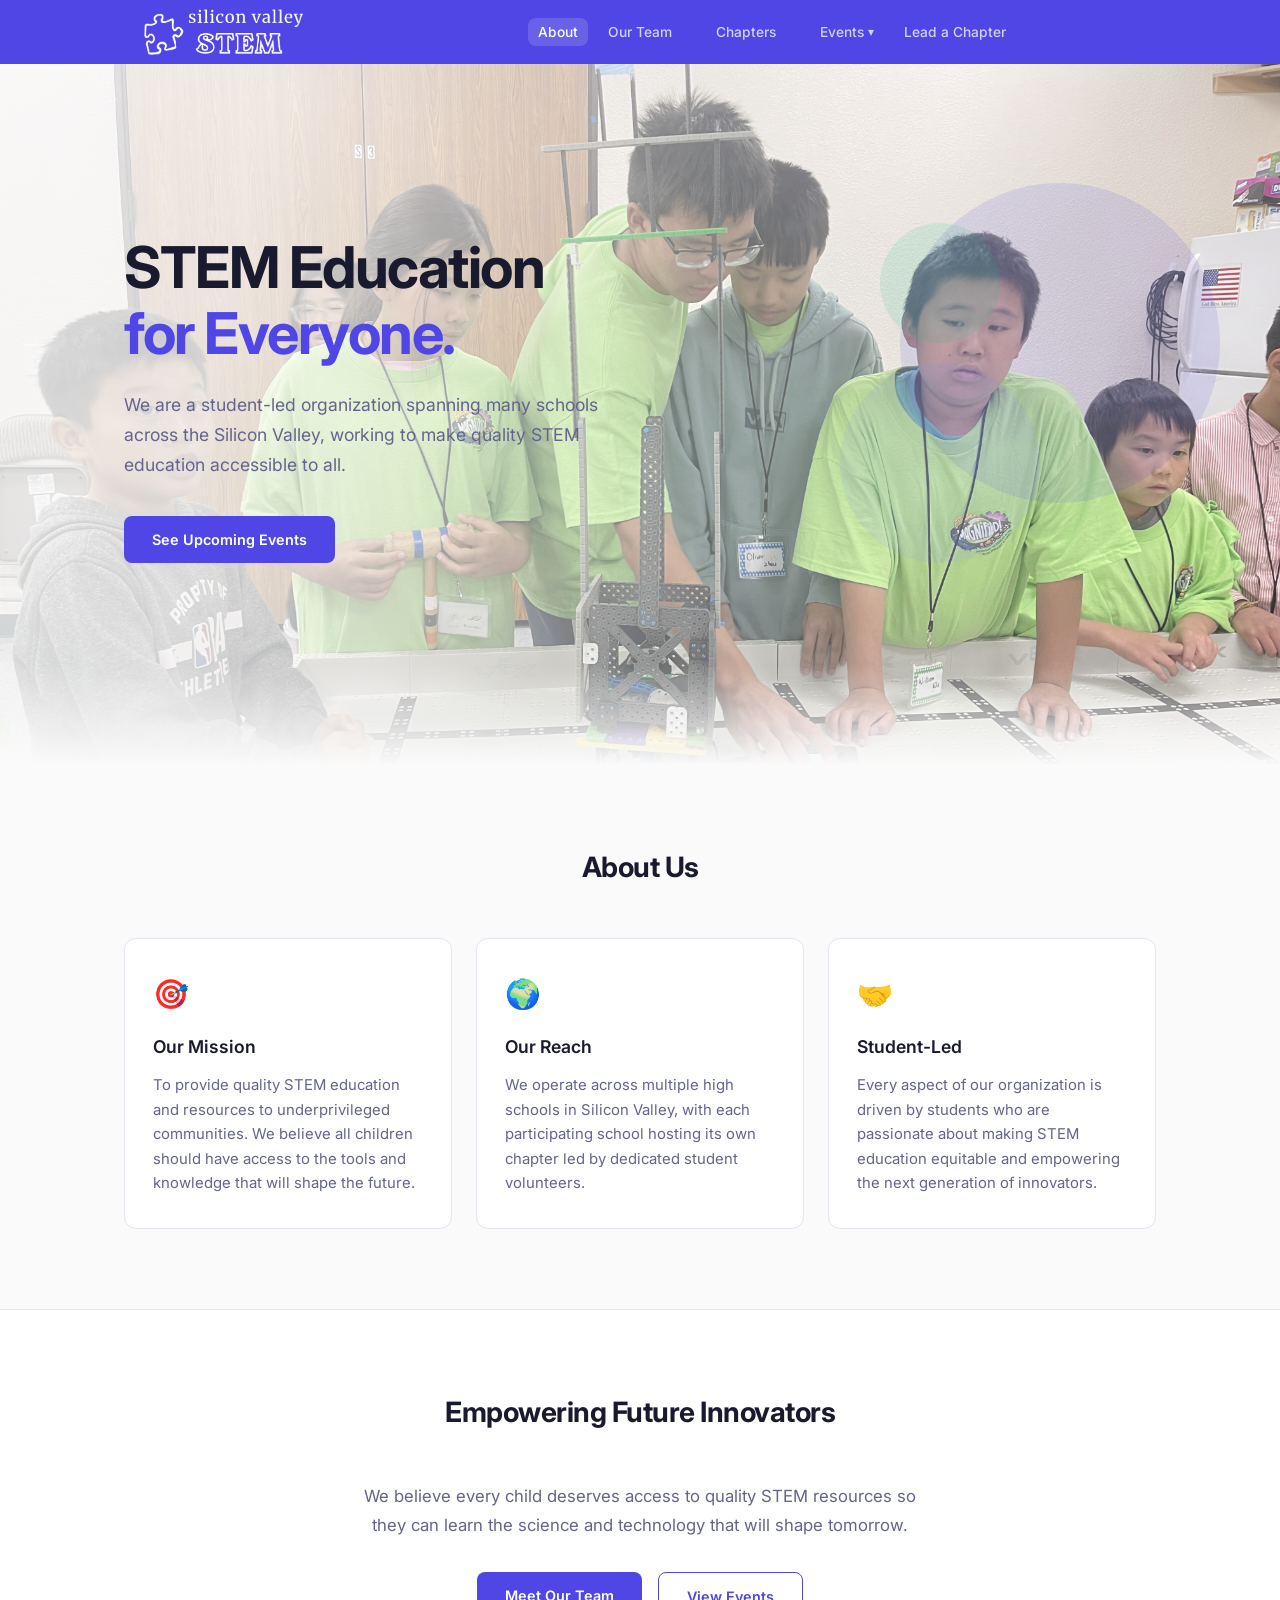
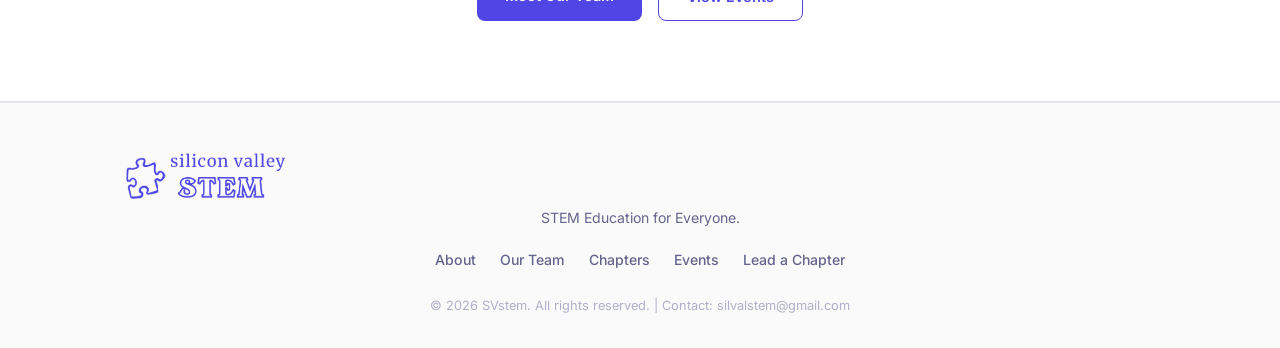
==== commit c9f127a8: "update site with new info" ====
--- a/index.html
+++ b/index.html
@@ -13,7 +13,7 @@
 <body>
   <nav id="main-nav">
     <div class="nav-container">
-      <a href="index.html" class="nav-logo">SV<span class="logo-accent">stem</span></a>
+      <a href="index.html" class="nav-logo"><img src="data/logo.png" alt="Silicon Valley STEM"></a>
       <button class="nav-toggle" id="nav-toggle" aria-label="Toggle navigation">
         <span></span><span></span><span></span>
       </button>
@@ -47,7 +47,7 @@
         <div class="hero-content">
           <h1 class="hero-title">STEM Education<br><span class="text-accent">for Everyone.</span></h1>
           <p class="hero-subtitle">We are a student-led organization spanning many schools across the Silicon Valley, working to make quality STEM education accessible to all.</p>
-          <a href="chapters.html" class="btn btn-primary">Explore Our Chapters</a>
+          <a href="events.html" class="btn btn-primary">See Upcoming Events</a>
         </div>
         <div class="hero-decoration">
           <div class="hero-shape shape-1"></div>
@@ -95,7 +95,7 @@
   <footer id="main-footer">
     <div class="container footer-content">
       <div class="footer-brand">
-        <span class="nav-logo">SV<span class="logo-accent">stem</span></span>
+        <span class="nav-logo"><img src="data/logo-footer.png" alt="Silicon Valley STEM"></span>
         <p>STEM Education for Everyone.</p>
       </div>
       <div class="footer-links">
--- a/styles.css
+++ b/styles.css
@@ -101,6 +101,13 @@
   margin-right: clamp(22px, 3vw, 40px);
 }
 
+.nav-logo img {
+  display: block;
+  height: 50px;
+  width: auto;
+  border-radius: 8px;
+}
+
 .logo-accent {
   color: rgba(255, 255, 255, 0.8);
 }
@@ -396,8 +403,8 @@
 
 /* Chapters — two school photos side by side at full natural height */
 #chapters-header {
-  /* 33.3vw = natural image height when each photo is 50vw wide (aspect 650×433) */
-  min-height: calc(var(--nav-height) + 33.3vw);
+  /* 16.65vw = natural image height when each of 4 photos is 25vw wide (aspect 650×433) */
+  min-height: calc(var(--nav-height) + 16.65vw);
   padding: calc(var(--nav-height) + 20px) 0 28px;
   overflow: hidden;
 }
@@ -408,32 +415,29 @@
   top: 0;
   left: 0;
   bottom: 0;
-  right: auto;
-  width: 50%;
+  right: 0;
+  width: 100%;
+  /* Four-school montage: each campus photo fills one quarter of the width */
   background-image:
     linear-gradient(rgba(250, 250, 250, 0.44), rgba(250, 250, 250, 0.44)),
-    url('data/stratford-prep.jpg');
-  /* 100% auto = full pseudo-element width, proportional height → no crop */
-  background-size: 100% auto;
-  /* anchor to bottom so image sits flush below the nav bar */
-  background-position: bottom center;
-  background-repeat: no-repeat;
-  z-index: 0;
-}
-
-#chapters-header::after {
-  content: '';
-  position: absolute;
-  top: 0;
-  right: 0;
-  bottom: 0;
-  left: auto;
-  width: 50%;
-  background-image:
-    linear-gradient(rgba(250, 250, 250, 0.44), rgba(250, 250, 250, 0.44)),
+    url('data/stratford-prep.jpg'),
+    url('data/american-high.jpg'),
+    url('data/mission-san-jose.jpg'),
     url('data/irvington.jpg');
-  background-size: 100% auto;
-  background-position: bottom center;
+  /* gradient covers the whole area; each photo is 25% wide, proportional height */
+  background-size:
+    100% 100%,
+    25% auto,
+    25% auto,
+    25% auto,
+    25% auto;
+  /* anchor each photo to the bottom, distributed left → right */
+  background-position:
+    center,
+    left bottom,
+    33.333% bottom,
+    66.666% bottom,
+    right bottom;
   background-repeat: no-repeat;
   z-index: 0;
 }
@@ -568,7 +572,18 @@
 .team-role {
   color: var(--color-text-secondary);
   font-size: 0.88rem;
-  margin-bottom: 14px;
+  margin-bottom: 8px;
+}
+
+.team-tag {
+  display: inline-block;
+  background: var(--color-accent-bg);
+  color: var(--color-accent);
+  font-size: 0.72rem;
+  font-weight: 600;
+  padding: 3px 10px;
+  border-radius: 999px;
+  letter-spacing: 0.3px;
 }
 
 .team-email {
@@ -743,6 +758,17 @@
   font-weight: 700;
   font-size: 0.85rem;
   flex-shrink: 0;
+}
+
+.board-avatar-photo {
+  width: 42px;
+  height: 42px;
+  border-radius: 50%;
+  background-size: cover;
+  background-position: center;
+  background-repeat: no-repeat;
+  flex-shrink: 0;
+  border: 1px solid var(--color-border);
 }
 
 .board-name {
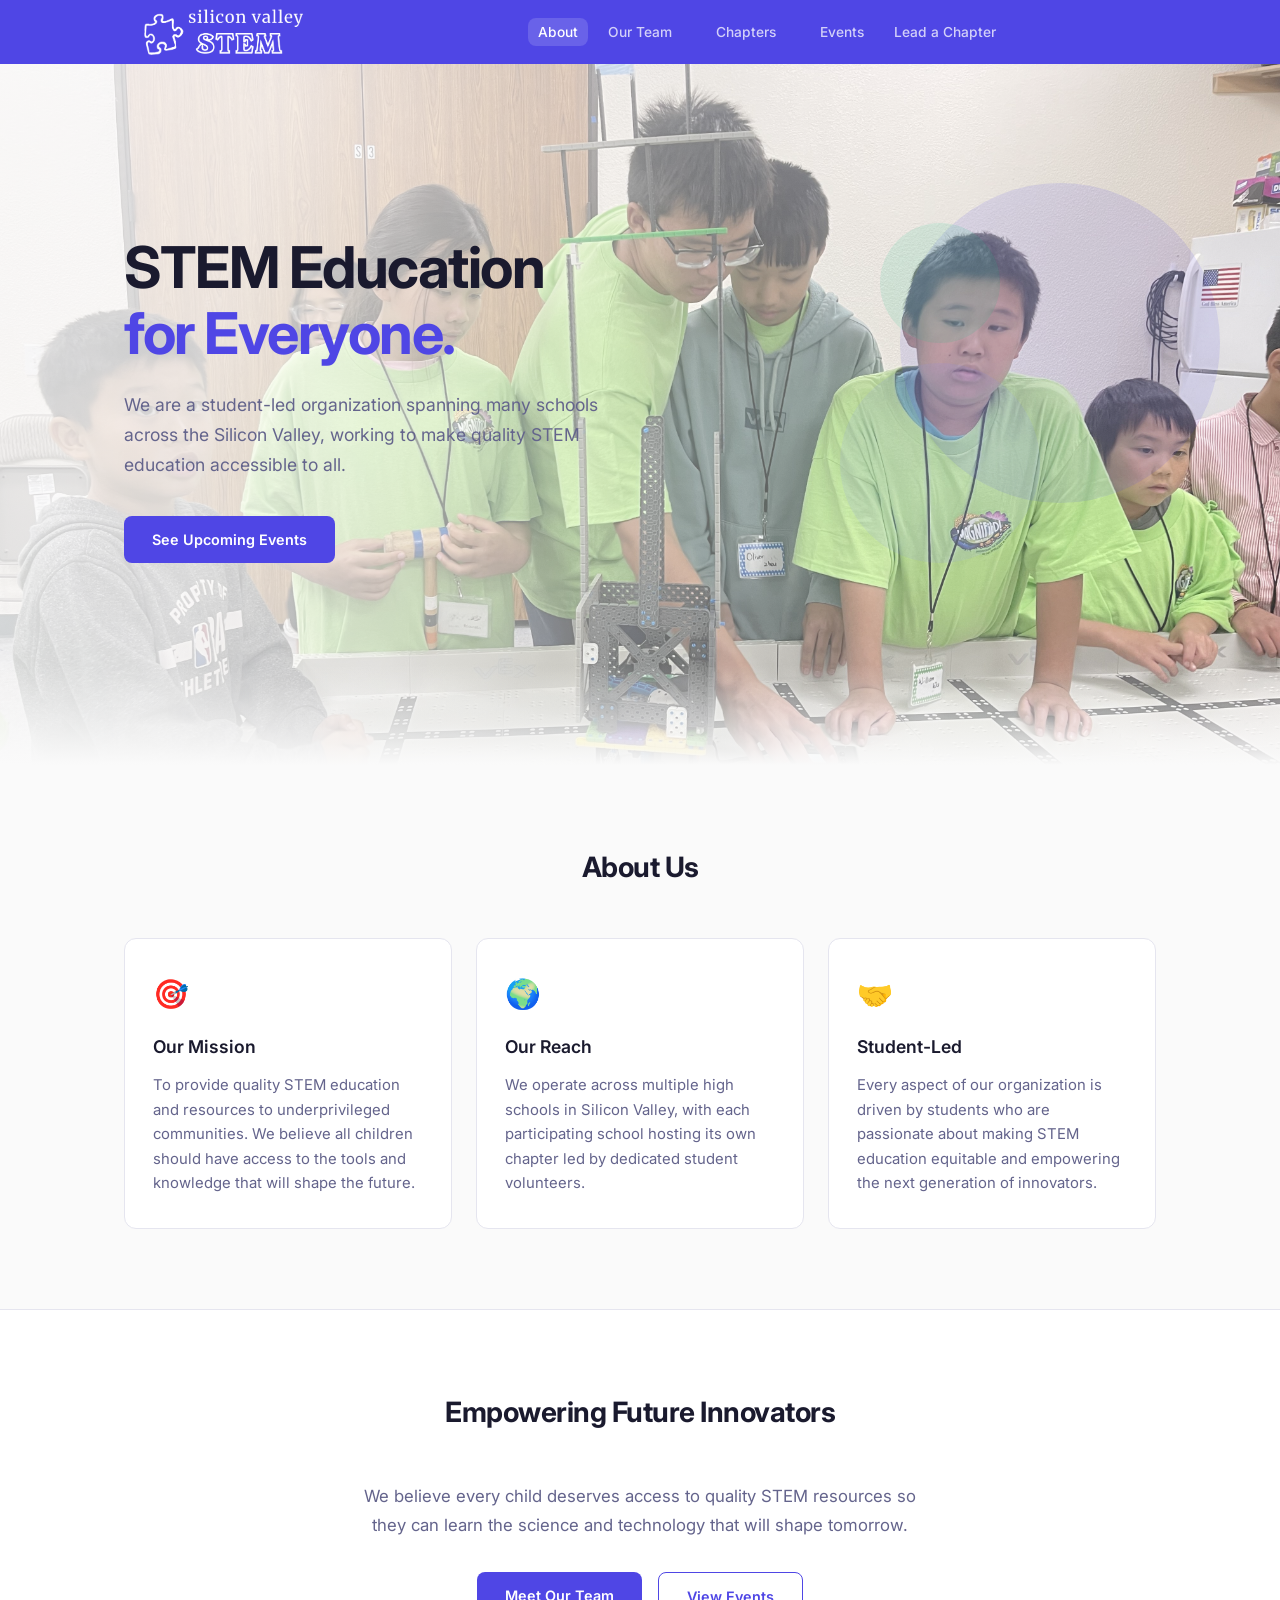
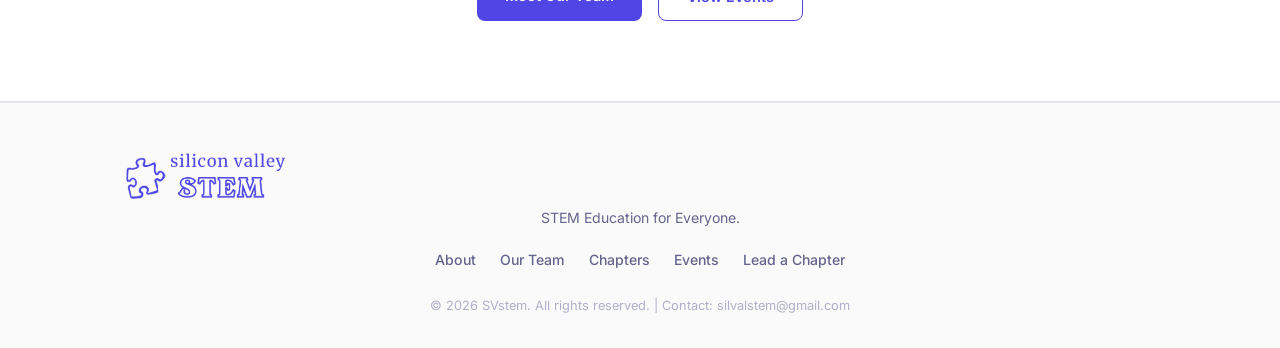
==== commit 0e0d9a4b: "forgot to add" ====
--- a/index.html
+++ b/index.html
@@ -29,11 +29,7 @@
         </li>
         <li class="nav-links-group nav-links-group-end">
           <div class="nav-links-row">
-            <div class="nav-dropdown">
-              <a href="events.html" class="dropdown-trigger">Events <span class="dropdown-arrow">▾</span></a>
-              <ul class="dropdown-menu">
-              </ul>
-            </div>
+            <a href="events.html">Events</a>
             <a href="lead-a-chapter.html">Lead a Chapter</a>
           </div>
         </li>
--- a/styles.css
+++ b/styles.css
@@ -399,6 +399,26 @@
   background-size: cover;
   background-position: center 70%;
   background-attachment: fixed;
+}
+
+/* Our Team — CRYP group photo banner */
+#team-header {
+  padding: calc(var(--nav-height) + 200px) 0 200px;
+  background-image: url('data/cryp4.jpg');
+  background-size: cover;
+  background-position: center 40%;
+}
+
+/* Events — Scratch workshop banner (darker photo → stronger overlay) */
+#events-header {
+  padding: calc(var(--nav-height) + 200px) 0 200px;
+  background-image: url('data/scratchworkshop1.jpeg');
+  background-size: cover;
+  background-position: center 45%;
+}
+
+#events-header::before {
+  background: rgba(250, 250, 250, 0.62);
 }
 
 /* Chapters — two school photos side by side at full natural height */
@@ -877,10 +897,6 @@
   color: #d1d1e0;
 }
 
-/* Events page — compact calendar (leave room for list below) */
-#events-header.page-header {
-  padding-bottom: 0;
-}
 
 #events-calendar.section {
   padding: 16px 0 32px;
@@ -929,156 +945,6 @@
 
 #events-listing.section {
   padding-top: 48px;
-}
-
-/* --- Nav Dropdown --- */
-.nav-dropdown {
-  position: relative;
-}
-
-.dropdown-trigger {
-  display: flex;
-  align-items: center;
-  gap: 4px;
-}
-
-.dropdown-arrow {
-  font-size: 0.75rem;
-  transition: transform 0.2s ease;
-}
-
-.dropdown-menu {
-  position: absolute;
-  top: 100%;
-  left: 50%;
-  min-width: 240px;
-  background: var(--color-surface);
-  border: 1px solid var(--color-border);
-  border-radius: var(--radius-sm);
-  box-shadow: var(--shadow-md);
-  list-style: none;
-  padding: 8px 0;
-  opacity: 0;
-  visibility: hidden;
-  transform: translate(-50%, 4px);
-  transition: opacity 0.2s ease, transform 0.2s ease, visibility 0.2s ease;
-  z-index: 200;
-}
-
-.nav-dropdown:hover .dropdown-menu,
-.nav-dropdown.open .dropdown-menu {
-  opacity: 1;
-  visibility: visible;
-  transform: translate(-50%, 0);
-}
-
-.nav-dropdown:hover .dropdown-arrow {
-  transform: rotate(180deg);
-}
-
-.dropdown-menu li a {
-  display: block;
-  padding: 10px 20px;
-  font-size: 0.88rem;
-  font-weight: 500;
-  color: var(--color-text-secondary);
-  transition: color var(--transition), background var(--transition);
-  white-space: nowrap;
-}
-
-.dropdown-menu li a:hover,
-.dropdown-menu li a.active {
-  color: var(--color-accent);
-  background: var(--color-accent-bg);
-}
-
-/* --- Events Listing Cards --- */
-.events-list {
-  display: grid;
-  gap: 16px;
-}
-
-.event-card {
-  display: flex;
-  align-items: center;
-  gap: 24px;
-  padding: 24px 28px;
-  background: var(--color-surface);
-  border: 1px solid var(--color-border);
-  border-radius: var(--radius);
-  text-decoration: none;
-  transition: box-shadow var(--transition), transform var(--transition);
-}
-
-.event-card:hover {
-  box-shadow: var(--shadow-md);
-  transform: translateY(-2px);
-}
-
-.event-card-date {
-  display: flex;
-  flex-direction: column;
-  align-items: center;
-  min-width: 56px;
-  padding: 12px 8px;
-  background: var(--color-accent-bg);
-  border-radius: var(--radius-sm);
-  flex-shrink: 0;
-}
-
-.event-card-month {
-  font-size: 0.72rem;
-  font-weight: 700;
-  text-transform: uppercase;
-  letter-spacing: 0.5px;
-  color: var(--color-accent);
-}
-
-.event-card-day {
-  font-size: 1.4rem;
-  font-weight: 700;
-  line-height: 1.1;
-  color: var(--color-text);
-}
-
-.event-card-year {
-  font-size: 0.7rem;
-  color: var(--color-text-secondary);
-}
-
-.event-card-info {
-  flex: 1;
-  min-width: 0;
-}
-
-.event-card-title {
-  font-size: 1.1rem;
-  font-weight: 600;
-  margin-bottom: 6px;
-  color: var(--color-text);
-}
-
-.event-card-desc {
-  font-size: 0.9rem;
-  color: var(--color-text-secondary);
-  line-height: 1.5;
-  display: -webkit-box;
-  -webkit-line-clamp: 2;
-  line-clamp: 2;
-  -webkit-box-orient: vertical;
-  overflow: hidden;
-}
-
-.event-card-arrow {
-  font-size: 1.2rem;
-  color: var(--color-text-secondary);
-  flex-shrink: 0;
-  transition: transform var(--transition), color var(--transition);
-}
-
-.event-card:hover .event-card-arrow {
-  transform: translateX(4px);
-  color: var(--color-accent);
 }
 
 /* --- Event Detail Page --- */
@@ -1449,37 +1315,9 @@
     grid-template-columns: repeat(auto-fill, minmax(200px, 1fr));
   }
 
-  .dropdown-menu {
-    position: static;
-    box-shadow: none;
-    border: none;
-    padding: 0 0 0 16px;
-    opacity: 0;
-    visibility: hidden;
-    max-height: 0;
-    transform: none;
-    transition: opacity 0.2s ease, max-height 0.3s ease, visibility 0.2s ease;
-  }
-
-  .nav-dropdown.open .dropdown-menu {
-    opacity: 1;
-    visibility: visible;
-    max-height: 200px;
-  }
-
   .event-detail-meta {
     flex-direction: column;
     align-items: flex-start;
-  }
-
-  .event-card {
-    flex-direction: column;
-    align-items: flex-start;
-    gap: 16px;
-  }
-
-  .event-card-arrow {
-    display: none;
   }
 
   .lead-grid {
@@ -1505,3 +1343,153 @@
   opacity: 1;
   transform: translateY(0);
 }
+
+/* --- Events list --- */
+.events-list {
+  display: flex;
+  flex-direction: column;
+  gap: 28px;
+}
+
+.event-card {
+  background: var(--color-surface);
+  border: 1px solid var(--color-border);
+  border-radius: var(--radius);
+  box-shadow: var(--shadow-sm);
+  padding: 24px;
+}
+
+.event-head {
+  display: block;
+}
+
+.event-name {
+  font-size: 1.3rem;
+  font-weight: 600;
+  color: var(--color-text);
+  margin: 0;
+}
+
+.event-date-badge {
+  display: inline-block;
+  margin-top: 10px;
+  background: var(--color-accent-bg);
+  color: var(--color-accent);
+  font-size: 0.85rem;
+  font-weight: 600;
+  padding: 5px 14px;
+  border-radius: 999px;
+  white-space: nowrap;
+}
+
+.event-location {
+  margin-top: 8px;
+  font-size: 0.9rem;
+  font-weight: 500;
+  color: var(--color-text-secondary);
+}
+
+.event-location::before {
+  content: '📍 ';
+}
+
+.event-desc {
+  margin-top: 12px;
+  color: var(--color-text-secondary);
+  line-height: 1.6;
+}
+
+/* --- Event photo slideshow --- */
+.event-slideshow {
+  margin-top: 18px;
+  border-radius: var(--radius-sm);
+  overflow: hidden;
+  background: #0f0f1a;
+}
+
+.slide-viewport {
+  position: relative;
+  width: 100%;
+  height: 380px;
+  overflow: hidden;
+}
+
+.slide-track {
+  display: flex;
+  height: 100%;
+  transition: transform 0.4s ease;
+}
+
+.slide {
+  min-width: 100%;
+  width: 100%;
+  height: 100%;
+  object-fit: contain;
+  display: block;
+}
+
+.slide-arrow {
+  position: absolute;
+  top: 50%;
+  transform: translateY(-50%);
+  width: 40px;
+  height: 40px;
+  border-radius: 50%;
+  border: none;
+  cursor: pointer;
+  background: rgba(255, 255, 255, 0.85);
+  color: var(--color-text);
+  font-size: 1.5rem;
+  line-height: 1;
+  display: flex;
+  align-items: center;
+  justify-content: center;
+  box-shadow: var(--shadow-sm);
+  transition: background var(--transition);
+}
+
+.slide-arrow:hover {
+  background: #fff;
+}
+
+.slide-prev { left: 12px; }
+.slide-next { right: 12px; }
+
+.slide-dots {
+  position: absolute;
+  bottom: 12px;
+  left: 50%;
+  transform: translateX(-50%);
+  display: flex;
+  gap: 8px;
+}
+
+.slide-dot {
+  width: 9px;
+  height: 9px;
+  padding: 0;
+  border: none;
+  border-radius: 50%;
+  background: rgba(255, 255, 255, 0.5);
+  cursor: pointer;
+  transition: background var(--transition);
+}
+
+.slide-dot.active {
+  background: #fff;
+}
+
+.event-photos-empty {
+  margin-top: 18px;
+  padding: 40px 20px;
+  text-align: center;
+  color: var(--color-text-secondary);
+  background: var(--color-bg);
+  border: 1px dashed var(--color-border);
+  border-radius: var(--radius-sm);
+  font-size: 0.95rem;
+}
+
+@media (max-width: 600px) {
+  .slide-viewport { height: 260px; }
+}
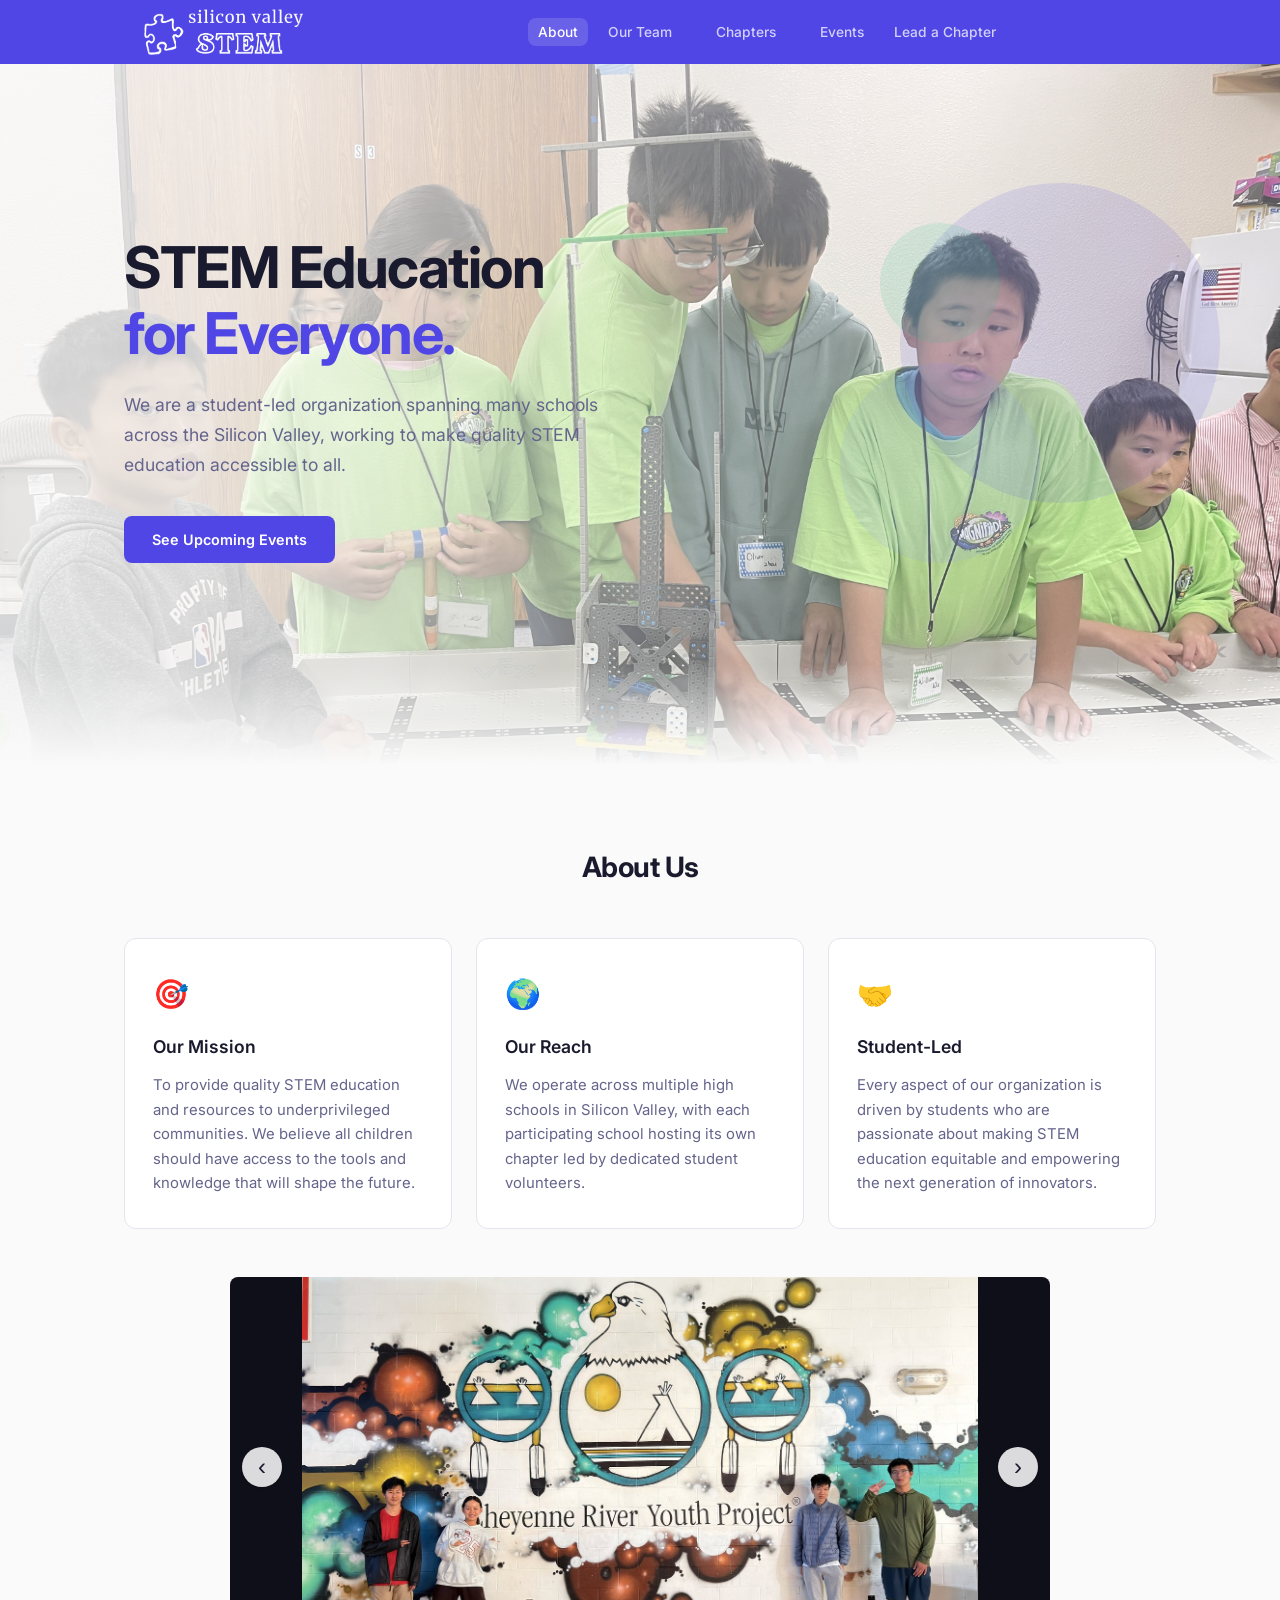
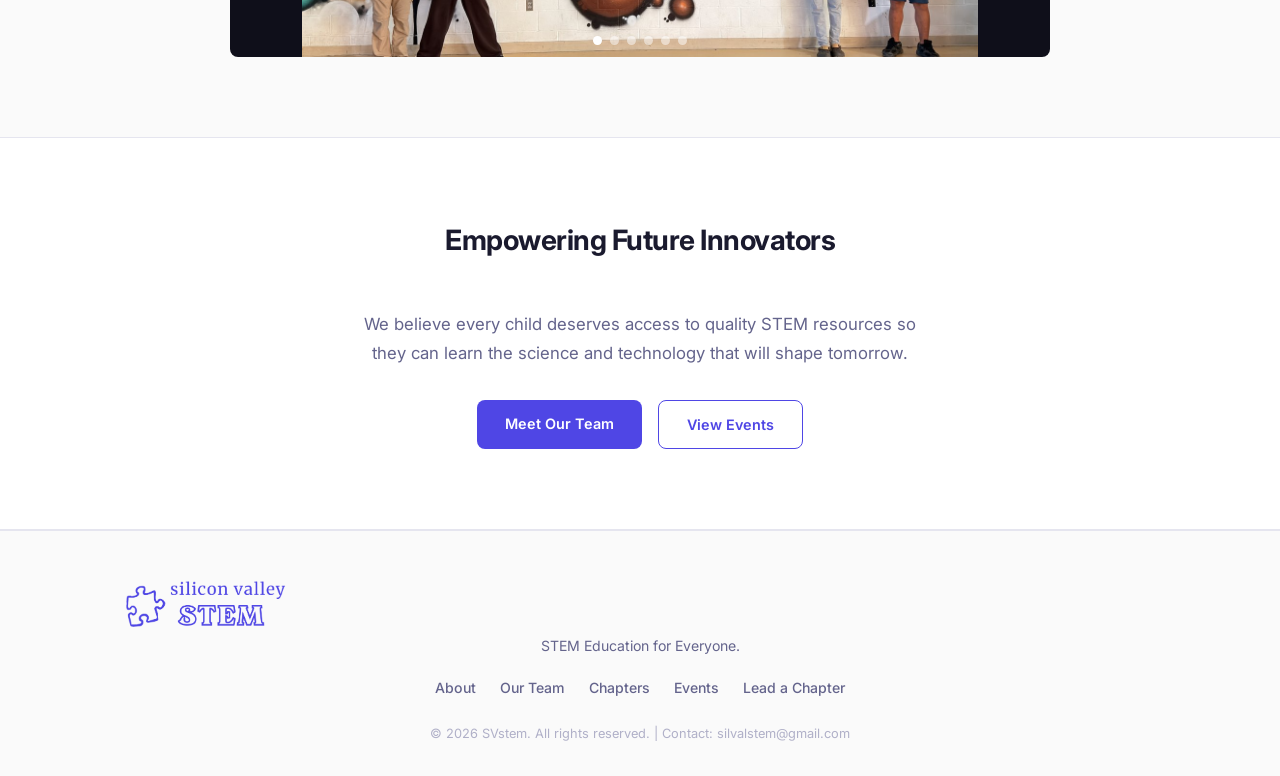
==== commit 78e1f9df: "pictures on homepage" ====
--- a/index.html
+++ b/index.html
@@ -73,6 +73,24 @@
             <p>Every aspect of our organization is driven by students who are passionate about making STEM education equitable and empowering the next generation of innovators.</p>
           </div>
         </div>
+
+        <div class="about-gallery">
+          <div class="event-slideshow" data-slideshow>
+            <div class="slide-viewport">
+              <div class="slide-track">
+                <img class="slide" src="data/cryp4.jpg" alt="SVstem volunteers at the Cheyenne River Youth Project" loading="lazy">
+                <img class="slide" src="data/scratchworkshop1.jpeg" alt="Game design workshop at Alum Rock library" loading="lazy">
+                <img class="slide" src="data/cryp2.png" alt="Students learning to code" loading="lazy">
+                <img class="slide" src="data/scratchworkshop3.jpeg" alt="Participants building games in Scratch" loading="lazy">
+                <img class="slide" src="data/cryp3.png" alt="Hands-on STEM instruction" loading="lazy">
+                <img class="slide" src="data/cryp5.png" alt="Mentoring participants one-on-one" loading="lazy">
+              </div>
+              <button type="button" class="slide-arrow slide-prev" aria-label="Previous photo">‹</button>
+              <button type="button" class="slide-arrow slide-next" aria-label="Next photo">›</button>
+              <div class="slide-dots" aria-hidden="true"></div>
+            </div>
+          </div>
+        </div>
       </div>
     </section>
 
--- a/styles.css
+++ b/styles.css
@@ -486,6 +486,13 @@
   gap: 24px;
 }
 
+.about-gallery {
+  margin-top: 48px;
+  max-width: 820px;
+  margin-left: auto;
+  margin-right: auto;
+}
+
 .about-card {
   background: var(--color-surface);
   border: 1px solid var(--color-border);
@@ -912,6 +919,10 @@
   font-size: 1.35rem;
   margin-bottom: 20px;
   text-align: center;
+}
+
+#events-listing .events-past-title {
+  margin-top: 64px;
 }
 
 #events-calendar .calendar-wrapper {
